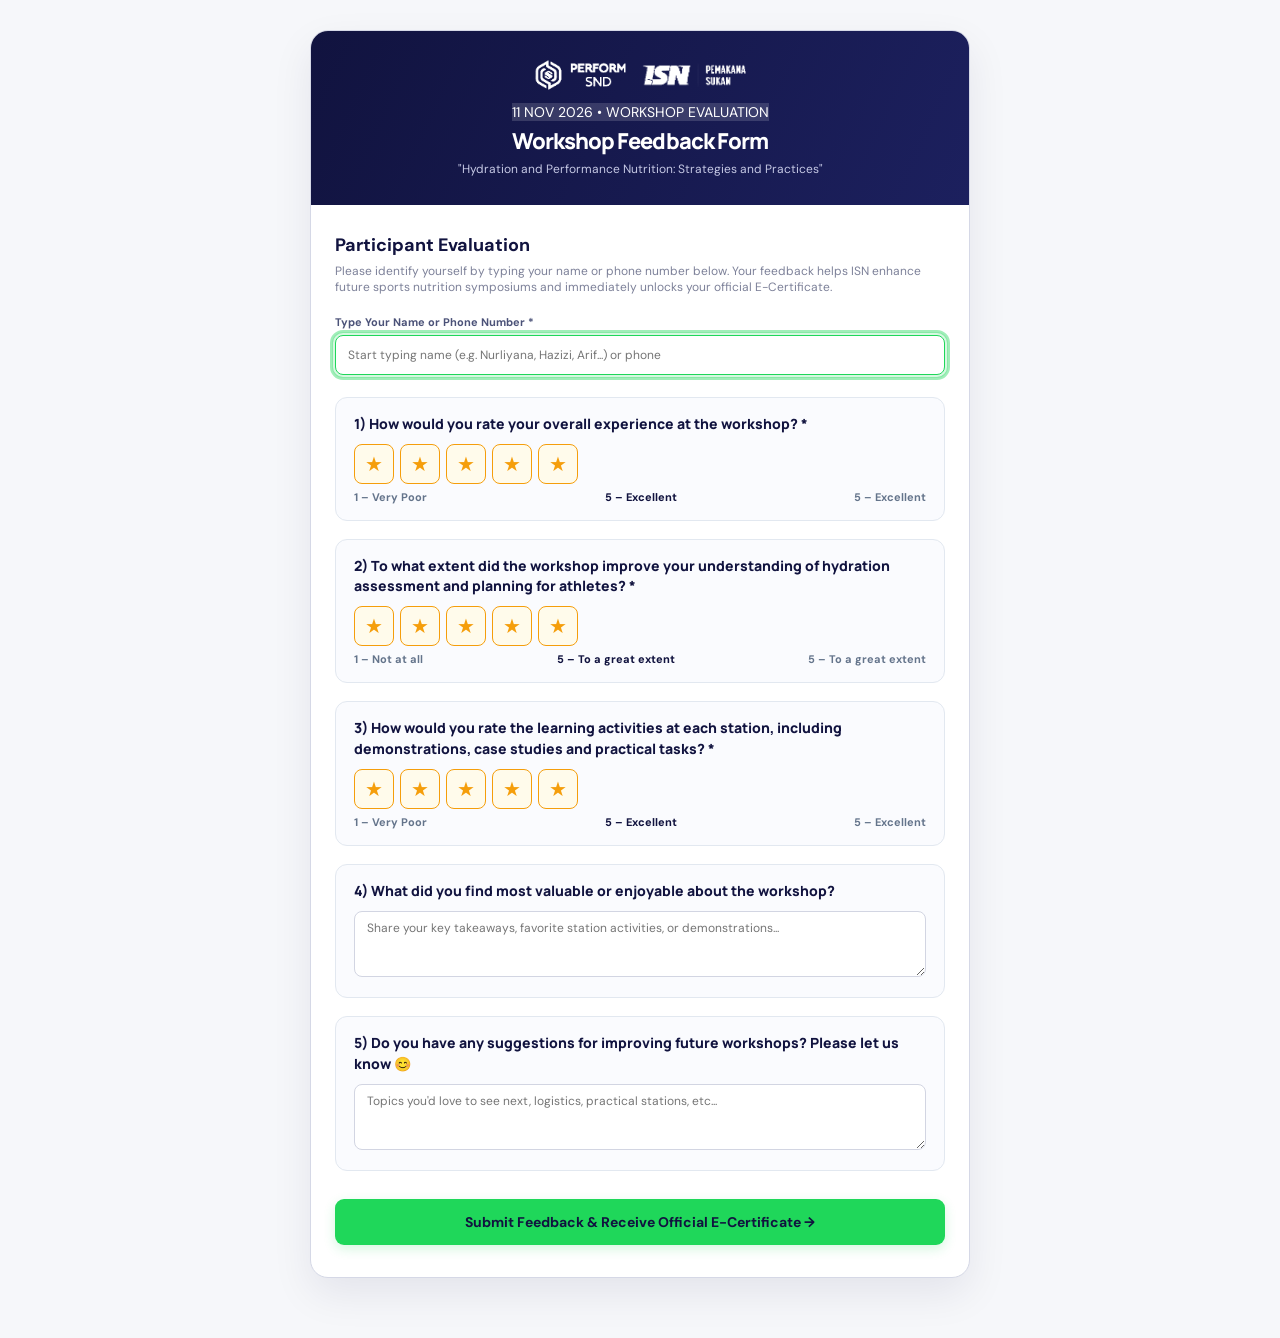
==== feedback.html @ 9ffbc18c "Initial commit: ISN Sports Nutrition Day 2026 Portal" ====
<!doctype html>
<html lang="en">
  <head>
    <meta charset="utf-8" />
    <meta name="viewport" content="width=device-width, initial-scale=1" />
    <meta name="theme-color" content="#11133f" />
    <title>Workshop Feedback & E-Certificate | ISN Sports Nutrition Day 2026</title>
    <link rel="icon" type="image/svg+xml" href="isn-symbol.svg" />
    <link rel="stylesheet" href="styles.css?v=5" />
    <style>
      .feedback-portal-shell {
        min-height: 100vh;
        background: #f6f7fa;
        display: flex;
        flex-direction: column;
        align-items: center;
        padding: 30px 16px 60px;
      }
      .feedback-card {
        background: #ffffff;
        border: 1.5px solid #d5d8e6;
        border-radius: 18px;
        box-shadow: 0 16px 40px rgba(17, 19, 63, .08);
        max-width: 660px;
        width: 100%;
        overflow: visible;
      }
      .feedback-card-hero {
        background: linear-gradient(115deg, #11133f 0%, #1c205e 100%);
        color: #ffffff;
        padding: 28px 24px;
        text-align: center;
        border-top-left-radius: 17px;
        border-top-right-radius: 17px;
      }
      .feedback-card-body {
        padding: 28px 24px 32px;
      }
      .question-box {
        background: #fafbfe;
        border: 1.5px solid #e2e8f0;
        border-radius: 12px;
        padding: 16px 18px;
        margin-bottom: 18px;
      }
      .question-title {
        font-family: 'Manrope', sans-serif;
        font-size: 14px;
        font-weight: 800;
        color: var(--navy);
        margin: 0 0 10px;
        line-height: 1.45;
      }
      .scale-badge-row {
        display: flex;
        justify-content: space-between;
        font-size: 11px;
        font-weight: 700;
        color: #64748b;
        margin-top: 6px;
      }
      .attendee-badge-selected {
        background: #f0faf2;
        border: 1.5px solid #1fd75a;
        border-radius: 10px;
        padding: 12px 16px;
        margin-top: 10px;
        display: flex;
        justify-content: space-between;
        align-items: center;
      }
      .success-ecert-box {
        background: #e6f9eb;
        border: 2px solid #1fd75a;
        border-radius: 14px;
        padding: 24px 20px;
        text-align: center;
        margin-bottom: 24px;
      }
    </style>
  </head>
  <body>
    <div class="feedback-portal-shell">
      <div class="feedback-card">
        <div class="feedback-card-hero">
          <div style="display:flex;justify-content:center;align-items:center;gap:14px;margin-bottom:12px;">
            <img src="assets/brand/perform-snd-lockup.png" alt="PERFORM SND" style="height:32px;filter:brightness(0) invert(1);" />
            <img src="assets/brand/isn-organiser-lockup.png" alt="ISN" style="height:28px;filter:brightness(0) invert(1);" />
          </div>
          <span class="hero-badge" style="background:rgba(255,255,255,.15);color:#fff;margin-bottom:8px;">11 NOV 2026 &bull; WORKSHOP EVALUATION</span>
          <h1 style="color:#ffffff;font-size:22px;margin:8px 0 6px;font-family:'Manrope',sans-serif;font-weight:800;">Workshop Feedback Form</h1>
          <p style="color:#c5c8e4;font-size:12px;margin:0;">"Hydration and Performance Nutrition: Strategies and Practices"</p>
        </div>

        <div class="feedback-card-body" id="portal-content">
          <div id="feedback-form-container">
            <h2 style="color:var(--navy);font-size:18px;margin-bottom:6px;">Participant Evaluation</h2>
            <p style="color:var(--muted);font-size:12px;margin-bottom:20px;">
              Please identify yourself by typing your name or phone number below. Your feedback helps ISN enhance future sports nutrition symposiums and immediately unlocks your official E-Certificate.
            </p>

            <form id="public-feedback-form">
              <!-- Autocomplete Attendee Input -->
              <div class="autocomplete-wrap" style="position:relative;margin-bottom:22px;">
                <label class="form-label" style="display:block;margin-bottom:6px;">Type Your Name or Phone Number *</label>
                <input type="text" id="attendee-name-input" class="form-input" placeholder="Start typing name (e.g. Nurliyana, Hazizi, Arif...) or phone" autocomplete="off" required autofocus />
                <input type="hidden" id="selected-attendee-id" name="attendeeId" required />
                <div id="autocomplete-results" class="autocomplete-list" style="display:none;max-height:240px;"></div>
                <div id="selected-badge-container" style="display:none;"></div>
              </div>

              <!-- Question 1: Overall Experience -->
              <div class="question-box">
                <div class="question-title">1) How would you rate your overall experience at the workshop? *</div>
                <div class="star-picker" id="star-q1">
                  <button type="button" class="star-choice selected" data-value="1" title="1 – Very Poor">★</button>
                  <button type="button" class="star-choice selected" data-value="2" title="2 – Poor">★</button>
                  <button type="button" class="star-choice selected" data-value="3" title="3 – Satisfactory">★</button>
                  <button type="button" class="star-choice selected" data-value="4" title="4 – Good">★</button>
                  <button type="button" class="star-choice selected" data-value="5" title="5 – Excellent">★</button>
                </div>
                <div class="scale-badge-row">
                  <span>1 – Very Poor</span>
                  <span id="q1-caption" style="color:var(--navy);font-weight:800;">5 – Excellent</span>
                  <span>5 – Excellent</span>
                </div>
                <input type="hidden" name="q1_overall" id="q1-val" value="5" />
              </div>

              <!-- Question 2: Hydration Understanding -->
              <div class="question-box">
                <div class="question-title">2) To what extent did the workshop improve your understanding of hydration assessment and planning for athletes? *</div>
                <div class="star-picker" id="star-q2">
                  <button type="button" class="star-choice selected" data-value="1" title="1 – Not at all">★</button>
                  <button type="button" class="star-choice selected" data-value="2" title="2 – Slightly">★</button>
                  <button type="button" class="star-choice selected" data-value="3" title="3 – Moderately">★</button>
                  <button type="button" class="star-choice selected" data-value="4" title="4 – Significantly">★</button>
                  <button type="button" class="star-choice selected" data-value="5" title="5 – To a great extent">★</button>
                </div>
                <div class="scale-badge-row">
                  <span>1 – Not at all</span>
                  <span id="q2-caption" style="color:var(--navy);font-weight:800;">5 – To a great extent</span>
                  <span>5 – To a great extent</span>
                </div>
                <input type="hidden" name="q2_hydration" id="q2-val" value="5" />
              </div>

              <!-- Question 3: Station Learning Activities -->
              <div class="question-box">
                <div class="question-title">3) How would you rate the learning activities at each station, including demonstrations, case studies and practical tasks? *</div>
                <div class="star-picker" id="star-q3">
                  <button type="button" class="star-choice selected" data-value="1" title="1 – Very Poor">★</button>
                  <button type="button" class="star-choice selected" data-value="2" title="2 – Poor">★</button>
                  <button type="button" class="star-choice selected" data-value="3" title="3 – Satisfactory">★</button>
                  <button type="button" class="star-choice selected" data-value="4" title="4 – Good">★</button>
                  <button type="button" class="star-choice selected" data-value="5" title="5 – Excellent">★</button>
                </div>
                <div class="scale-badge-row">
                  <span>1 – Very Poor</span>
                  <span id="q3-caption" style="color:var(--navy);font-weight:800;">5 – Excellent</span>
                  <span>5 – Excellent</span>
                </div>
                <input type="hidden" name="q3_stations" id="q3-val" value="5" />
              </div>

              <!-- Question 4: Most Valuable / Enjoyable -->
              <div class="question-box">
                <div class="question-title">4) What did you find most valuable or enjoyable about the workshop?</div>
                <textarea class="form-input" name="q4_valuable" rows="3" maxlength="600" placeholder="Share your key takeaways, favorite station activities, or demonstrations..."></textarea>
              </div>

              <!-- Question 5: Suggestions for Improvement -->
              <div class="question-box">
                <div class="question-title">5) Do you have any suggestions for improving future workshops? Please let us know 😊</div>
                <textarea class="form-input" name="q5_suggestions" rows="3" maxlength="600" placeholder="Topics you'd love to see next, logistics, practical stations, etc..."></textarea>
              </div>

              <div id="form-error-msg" style="color:#c54842;font-size:12px;margin:12px 0;display:none;"></div>

              <button class="button button-primary" id="submit-btn" type="submit" style="width:100%;min-height:46px;font-size:14px;margin-top:10px;">
                Submit Feedback &amp; Receive Official E-Certificate &rarr;
              </button>
            </form>
          </div>
        </div>
      </div>
    </div>

    <!-- Certificate Modal Container -->
    <div id="dialog-root"></div>

    <script>
      let selectedAttendee = null;
      let debounceTimer = null;

      const nameInput = document.getElementById('attendee-name-input');
      const resultsBox = document.getElementById('autocomplete-results');
      const attendeeIdInput = document.getElementById('selected-attendee-id');
      const selectedBadgeContainer = document.getElementById('selected-badge-container');

      // Live Autocomplete search against 157 Master Attendees
      nameInput.addEventListener('input', function() {
        const query = this.value.trim();
        clearTimeout(debounceTimer);
        if (query.length < 2) {
          resultsBox.style.display = 'none';
          return;
        }

        debounceTimer = setTimeout(async () => {
          try {
            const res = await fetch(`api/attendees.php?search=${encodeURIComponent(query)}`);
            const json = await res.json();
            if (json.success && json.data.length > 0) {
              resultsBox.innerHTML = `
                <div style="padding:7px 12px;background:#f7f8fc;border-bottom:1px solid #e9eaf1;font-size:11px;font-weight:700;color:#6b7280;text-transform:uppercase;letter-spacing:.04em;">
                  Select Your Name Below (${json.data.length} match${json.data.length > 1 ? 'es' : ''}):
                </div>
              ` + json.data.map(att => `
                <div class="autocomplete-item" onclick="selectAttendee('${att.id}', '${att.name.replace(/'/g, "\\'")}', '${att.email}', '${att.team_name || att.team || ''}', '${att.category}', '${att.institution.replace(/'/g, "\\'")}', '${att.phone || ''}')" style="padding:12px 14px;border-bottom:1px solid #f0f1f5;cursor:pointer;">
                  <div style="display:flex;flex-direction:column;gap:2px;">
                    <strong style="color:var(--navy);font-size:14px;letter-spacing:.01em;">${att.name.toUpperCase()}</strong>
                    <small style="color:#6b7280;font-size:11px;">
                      ${att.institution ? att.institution + ' &bull; ' : ''}Phone: <strong>${att.phone || 'N/A'}</strong> &bull; ${att.email}
                    </small>
                  </div>
                  <span class="team-pill" style="background:#f0f1f7;font-size:10px;font-weight:700;">${att.team_name || 'Assigned'}</span>
                </div>
              `).join('');
              resultsBox.style.display = 'block';
            } else {
              resultsBox.innerHTML = '<div style="padding:14px;font-size:12px;color:#7d8199;text-align:center;">No matching registered attendee found. Check the spelling or phone number.</div>';
              resultsBox.style.display = 'block';
            }
          } catch(e) {
            console.error(e);
          }
        }, 150);
      });

      window.selectAttendee = function(id, name, email, team, category, institution, phone) {
        selectedAttendee = { id, name, email, team, category, institution, phone };
        attendeeIdInput.value = id;
        nameInput.value = name;
        resultsBox.style.display = 'none';

        selectedBadgeContainer.innerHTML = `
          <div class="attendee-badge-selected">
            <div>
              <strong style="color:var(--navy);font-size:14px;display:block;">${name.toUpperCase()}</strong>
              <small style="color:#575b77;">
                ${institution ? institution + ' &bull; ' : ''}Reg ID: <strong>${id}</strong> &bull; ${category}
              </small>
            </div>
            <button type="button" onclick="clearSelectedAttendee()" style="background:none;border:0;color:#c54842;font-size:12px;font-weight:700;cursor:pointer;">Change</button>
          </div>
        `;
        selectedBadgeContainer.style.display = 'block';
      };

      window.clearSelectedAttendee = function() {
        selectedAttendee = null;
        attendeeIdInput.value = '';
        nameInput.value = '';
        selectedBadgeContainer.style.display = 'none';
        nameInput.focus();
      };

      // Star Pickers with Custom Captions
      const qCaptions = {
        q1: ['', '1 – Very Poor', '2 – Poor', '3 – Satisfactory', '4 – Good', '5 – Excellent'],
        q2: ['', '1 – Not at all', '2 – Slightly', '3 – Moderately', '4 – Significantly', '5 – To a great extent'],
        q3: ['', '1 – Very Poor', '2 – Poor', '3 – Satisfactory', '4 – Good', '5 – Excellent']
      };

      function setupStarPicker(containerId, inputId, captionId, qKey) {
        const container = document.getElementById(containerId);
        const input = document.getElementById(inputId);
        const caption = document.getElementById(captionId);

        container.querySelectorAll('.star-choice').forEach(btn => {
          btn.addEventListener('click', function() {
            const val = Number(this.dataset.value);
            input.value = val;
            if (caption) caption.textContent = qCaptions[qKey][val];
            container.querySelectorAll('.star-choice').forEach(b => {
              b.classList.toggle('selected', Number(b.dataset.value) <= val);
            });
          });
        });
      }
      setupStarPicker('star-q1', 'q1-val', 'q1-caption', 'q1');
      setupStarPicker('star-q2', 'q2-val', 'q2-caption', 'q2');
      setupStarPicker('star-q3', 'q3-val', 'q3-caption', 'q3');

      // Submit Handler
      document.getElementById('public-feedback-form').addEventListener('submit', async function(e) {
        e.preventDefault();
        const errorDiv = document.getElementById('form-error-msg');
        errorDiv.style.display = 'none';

        if (!selectedAttendee || !attendeeIdInput.value) {
          errorDiv.textContent = 'Please select your name from the database suggestions.';
          errorDiv.style.display = 'block';
          nameInput.focus();
          return;
        }

        const submitBtn = document.getElementById('submit-btn');
        submitBtn.disabled = true;
        submitBtn.textContent = 'Submitting feedback & generating certificate...';

        const formData = new FormData(this);
        const payload = {
          attendeeId: attendeeIdInput.value,
          q1_overall: Number(formData.get('q1_overall') || 5),
          q2_hydration: Number(formData.get('q2_hydration') || 5),
          q3_stations: Number(formData.get('q3_stations') || 5),
          q4_valuable: (formData.get('q4_valuable') || '').trim(),
          q5_suggestions: (formData.get('q5_suggestions') || '').trim()
        };

        try {
          const res = await fetch('api/feedback.php', {
            method: 'POST',
            headers: { 'Content-Type': 'application/json' },
            body: JSON.stringify(payload)
          });
          const json = await res.json();

          if (json.success) {
            const certUrl = json.data && json.data.certUrl ? json.data.certUrl : '';
            window.latestCertUrl = certUrl;
            const container = document.getElementById('portal-content');
            container.innerHTML = `
              <div class="success-ecert-box">
                <span class="toast-check" style="width:36px;height:36px;font-size:18px;margin-bottom:12px;">✓</span>
                <h2 style="color:#11133f;font-size:20px;margin:0 0 8px;">Workshop Feedback Submitted!</h2>
                <p style="color:#13ae48;font-size:14px;font-weight:700;margin:0 0 10px;">
                  ✉️ Your official E-Certificate has been emailed to:
                </p>
                <div style="background:#ffffff;border:1.5px solid #1fd75a;border-radius:8px;padding:10px 14px;display:inline-block;font-weight:700;color:#11133f;margin-bottom:16px;">
                  ${selectedAttendee.email}
                </div>
                <p style="color:#575b77;font-size:12px;margin:0 0 20px;">
                  Your customized certificate based on the official event template has been generated. You can download the PDF directly below.
                </p>
                <div style="display:flex;gap:12px;justify-content:center;flex-wrap:wrap;">
                  ${certUrl ? `<a href="${certUrl}" download="Certificate_${selectedAttendee.id}.pdf" class="button button-primary" style="min-height:42px;display:inline-flex;align-items:center;gap:6px;">📄 Download Certificate (PDF)</a>` : ''}
                  <button class="button button-outline" onclick="showCertModal()" type="button" style="min-height:42px;">
                    Preview Certificate
                  </button>
                  <a href="checkin.html" class="button button-outline" style="min-height:42px;">Self Check-In Portal</a>
                </div>
              </div>
            `;
          } else {
            errorDiv.textContent = json.error || 'Failed to submit feedback. Please try again.';
            errorDiv.style.display = 'block';
            submitBtn.disabled = false;
            submitBtn.textContent = 'Submit Feedback & Receive Official E-Certificate →';
          }
        } catch(err) {
          errorDiv.textContent = 'Network error connecting to MySQL server.';
          errorDiv.style.display = 'block';
          submitBtn.disabled = false;
          submitBtn.textContent = 'Submit Feedback & Receive Official E-Certificate →';
        }
      });

      window.showCertModal = function() {
        const root = document.getElementById('dialog-root');
        root.innerHTML = `
          <div class="modal-backdrop" onclick="closeCertModal(event)">
            <div class="modal wide" onclick="event.stopPropagation()">
              <div class="modal-header">
                <div><h2 class="modal-title">Official E-Certificate of Participation</h2><p class="modal-description">Issued by Institut Sukan Negara (ISN)</p></div>
                <button class="modal-close" onclick="document.getElementById('dialog-root').innerHTML=''">&times;</button>
              </div>
              <div class="modal-body">
                <div class="cert-canvas-frame" id="printable-cert">
                  <div class="cert-inner-border">
                    <div class="cert-header">
                      <img src="assets/brand/perform-snd-lockup.png" alt="PERFORM SND" />
                      <img src="assets/brand/isn-organiser-lockup.png" alt="ISN Organiser" />
                    </div>
                    <div class="cert-pre-title">INSTITUT SUKAN NEGARA (ISN) MALAYSIA</div>
                    <h2 class="cert-title">Certificate of Participation</h2>
                    <div class="cert-subtitle">This certificate is proudly awarded to</div>
                    <div class="cert-name">${selectedAttendee.name}</div>
                    <div style="margin-bottom:12px;">
                      <span class="team-pill team-pill-pink">${selectedAttendee.team || 'Participant'}</span>
                      <span style="font-size:12px;color:var(--muted);margin-left:8px;">
                        ${selectedAttendee.institution ? selectedAttendee.institution + ' &bull; ' : ''}Reg ID: ${selectedAttendee.id}
                      </span>
                    </div>
                    <p class="cert-body-text">
                      For active participation and completion of the symposium workshop<br />
                      <strong>"Hydration and Performance Nutrition: Strategies and Practices"</strong><br />
                      held during <strong>ISN Sports Nutrition Day 2026</strong> on 11 November 2026.
                    </p>
                    <div class="cert-signatures">
                      <div class="cert-sig-block">
                        <div style="font-family:'Brush Script MT', cursive, sans-serif;font-size:22px;color:#11133f;height:32px;">Ahmad Faizal</div>
                        <div class="cert-sig-title">Head of Sports Nutrition</div>
                        <div class="cert-sig-org">Institut Sukan Negara</div>
                      </div>
                      <div class="cert-sig-block">
                        <div style="font-family:'Brush Script MT', cursive, sans-serif;font-size:22px;color:#11133f;height:32px;">Dr. Lim Jin</div>
                        <div class="cert-sig-title">Director of Performance</div>
                        <div class="cert-sig-org">PERFORM SND 2026</div>
                      </div>
                    </div>
                  </div>
                </div>
              </div>
              <div class="modal-footer">
                <button class="button button-primary" onclick="window.print()">Print / Save PDF</button>
                <button class="button button-outline" onclick="document.getElementById('dialog-root').innerHTML=''">Close</button>
              </div>
            </div>
          </div>
        `;
      };

      window.closeCertModal = function(e) {
        if (e.target.classList.contains('modal-backdrop')) {
          document.getElementById('dialog-root').innerHTML = '';
        }
      };

      document.addEventListener('click', function(e) {
        if (!e.target.closest('.autocomplete-wrap')) {
          resultsBox.style.display = 'none';
        }
      });
    </script>
  </body>
</html>
---- styles.css ----
@import url('https://fonts.googleapis.com/css2?family=DM+Sans:wght@400;500;600;700&family=Manrope:wght@400;500;600;700;800&display=swap');

:root {
  color-scheme: light;
  --navy: #11133f;
  --navy-2: #1b1e59;
  --navy-3: #292d6d;
  --green: #1fd75a;
  --green-deep: #13ae48;
  --green-soft: #e6f9eb;
  --lime: #b7f05a;
  --ink: #1d2049;
  --muted: #7d8199;
  --line: #d2d5e2;
  --paper: #ffffff;
  --canvas: #f6f7fa;
  --amber: #e8a633;
  --shadow: 0 4px 20px rgba(29, 32, 73, .07);
  /* 4 Pre-event Teams Colors */
  --team-pink: #ec4899;
  --team-pink-bg: #fdf2f8;
  --team-purple: #8b5cf6;
  --team-purple-bg: #f5f3ff;
  --team-orange: #f97316;
  --team-orange-bg: #fff7ed;
  --team-grey: #64748b;
  --team-grey-bg: #f8fafc;
  font-family: 'DM Sans', 'Segoe UI', sans-serif;
  font-synthesis: none;
  text-rendering: optimizeLegibility;
}

* { box-sizing: border-box; }
html { min-width: 360px; min-height: 100%; background: var(--canvas); }
body { margin: 0; color: var(--ink); background: var(--canvas); font-size: 14px; }
button, input, select, textarea { font: inherit; }
button { cursor: pointer; }
button:focus-visible, a:focus-visible, input:focus-visible, select:focus-visible, textarea:focus-visible { outline: 3px solid rgba(31, 215, 90, .42); outline-offset: 2px; }

.app-shell { min-height: 100vh; }
.sidebar {
  background: var(--navy);
  color: #fff;
  display: flex;
  flex-direction: column;
  height: 100vh;
  left: 0;
  padding: 26px 18px 18px;
  position: fixed;
  top: 0;
  width: 250px;
  z-index: 20;
}
.brand-lockup { align-items: center; color: #fff; display: flex; gap: 11px; margin: 1px 8px 33px; text-decoration: none; }
.brand-mark { height: 40px; width: 40px; }
.brand-copy { display: flex; flex-direction: column; gap: 2px; letter-spacing: -.03em; }
.brand-copy strong { font-family: 'Manrope', sans-serif; font-size: 15px; font-weight: 800; }
.brand-copy strong span { color: var(--green); }
.brand-copy small { color: #8f92bd; font-size: 9px; font-weight: 700; letter-spacing: .16em; }
.workspace-label, .nav-label { color: #777ba9; font-size: 9px; font-weight: 700; letter-spacing: .16em; padding: 0 10px; }
.workspace-label { margin-bottom: 10px; }
.event-switcher { align-items: center; background: rgba(255,255,255,.075); border: 1px solid rgba(255,255,255,.08); border-radius: 12px; display: flex; gap: 9px; min-height: 59px; padding: 9px; }
.event-switcher-mark { align-items: center; background: var(--green); border-radius: 9px; color: var(--navy); display: flex; flex: 0 0 34px; font-family: 'Manrope', sans-serif; font-size: 16px; font-weight: 800; height: 34px; justify-content: center; }
.event-switcher-copy, .user-copy { display: flex; flex-direction: column; gap: 4px; min-width: 0; }
.event-switcher-copy strong { color: #f3f3ff; font-size: 11px; font-weight: 600; overflow: hidden; text-overflow: ellipsis; white-space: nowrap; }
.event-switcher-copy small { color: #8f92bd; font-size: 10px; }
.switcher-chevron { color: #878ab4; font-size: 16px; line-height: 1; }
.event-switcher > .switcher-chevron { margin-left: auto; }
.nav-label { margin: 34px 0 10px; }
.primary-nav { display: grid; gap: 5px; }
.nav-item { align-items: center; background: transparent; border: 0; border-radius: 9px; color: #adafcb; display: flex; gap: 12px; min-height: 44px; padding: 0 11px; text-align: left; transition: background .18s ease, color .18s ease, transform .18s ease; width: 100%; }
.nav-item:hover { background: rgba(255,255,255,.055); color: #fff; transform: translateX(2px); }
.nav-item.active { background: var(--green); color: var(--navy); font-weight: 700; }
.nav-icon { align-items: center; display: inline-flex; height: 18px; justify-content: center; width: 18px; }
.nav-icon svg, .sidebar-help svg, .icon-button svg, .button-icon svg, .search-icon svg { height: 18px; width: 18px; }
.nav-count { background: rgba(255,255,255,.1); border-radius: 999px; color: #dadbf2; font-size: 10px; margin-left: auto; padding: 3px 7px; }
.nav-item.active .nav-count { background: rgba(17,19,63,.1); color: var(--navy); }
.nav-dot { background: var(--green); border-radius: 50%; height: 6px; margin-left: auto; width: 6px; }
.sidebar-spacer { flex: 1; min-height: 24px; }
.sidebar-event-card { background: linear-gradient(145deg, rgba(38,42,107,.8), rgba(22,24,76,.96)); border: 1px solid rgba(255,255,255,.09); border-radius: 12px; margin: 0 1px 18px; padding: 13px 12px 12px; }
.sidebar-event-top { align-items: center; color: #ccf5d6; display: flex; font-size: 9px; font-weight: 700; gap: 7px; letter-spacing: .08em; }
.pulse-dot { background: var(--green); border-radius: 50%; display: inline-block; flex: 0 0 7px; height: 7px; position: relative; }
.pulse-dot::after { border: 1px solid rgba(31,215,90,.55); border-radius: 50%; content: ''; inset: -3px; position: absolute; }
.sidebar-event-card p { color: #fff; font-family: 'Manrope', sans-serif; font-size: 14px; font-weight: 700; margin: 11px 0 10px; }
.mini-progress { background: rgba(255,255,255,.1); border-radius: 99px; height: 4px; overflow: hidden; }
.mini-progress span { background: var(--green); border-radius: inherit; display: block; height: 100%; width: 70%; }
.sidebar-event-card small { color: #8588b8; display: block; font-size: 8px; font-weight: 700; letter-spacing: .12em; margin-top: 10px; }
.sidebar-help { align-items: center; background: none; border: 0; color: #a7a9c7; display: flex; font-size: 11px; gap: 11px; margin: 0 0 16px; padding: 7px 10px; text-align: left; }
.sidebar-help:hover { color: #fff; }
.sidebar-help svg { height: 16px; width: 16px; }
.sidebar-user { align-items: center; border-top: 1px solid rgba(255,255,255,.1); display: flex; gap: 10px; padding: 16px 3px 0; }
.user-avatar { align-items: center; background: #d9ddf5; border: 2px solid rgba(255,255,255,.2); border-radius: 50%; color: var(--navy); display: inline-flex; flex: 0 0 34px; font-size: 10px; font-weight: 800; height: 34px; justify-content: center; }
.user-avatar.small { background: #e1f6e7; border: 0; flex-basis: 31px; height: 31px; }
.user-copy strong { color: #f5f5ff; font-size: 11px; font-weight: 600; }
.user-copy small { color: #8f92bd; font-size: 10px; }
.more-button { background: none; border: 0; color: #9fa1c1; font-size: 23px; line-height: 1; margin-left: auto; padding: 3px 5px; }

.main-area { margin-left: 250px; min-height: 100vh; }
.topbar { align-items: center; background: rgba(255,255,255,.94); border-bottom: 1px solid #edecf2; display: flex; height: 68px; justify-content: space-between; padding: 0 clamp(24px, 4vw, 58px); position: sticky; top: 0; z-index: 10; }
.topbar-context { align-items: center; color: var(--ink); display: flex; font-size: 12px; font-weight: 700; gap: 11px; }
.breadcrumb-muted { color: #a1a3b4; font-size: 9px; font-weight: 700; letter-spacing: .13em; }
.breadcrumb-divider { color: #cbccda; }
.topbar-actions { align-items: center; display: flex; gap: 17px; }
.environment-pill { align-items: center; background: #effaf2; border: 1px solid #daf4e1; border-radius: 999px; color: #16873d; display: inline-flex; font-size: 9px; font-weight: 700; gap: 8px; letter-spacing: .055em; padding: 7px 10px; }
.environment-pill .pulse-dot { height: 6px; width: 6px; }
.environment-pill .pulse-dot::after { display: none; }
.icon-button { align-items: center; background: transparent; border: 0; color: #74778f; display: inline-flex; height: 34px; justify-content: center; position: relative; width: 34px; }
.icon-button:hover { color: var(--navy); }
.notification-button i { background: var(--green); border: 2px solid white; border-radius: 50%; height: 8px; position: absolute; right: 5px; top: 3px; width: 8px; }
.topbar-separator { background: #e9eaf1; height: 28px; width: 1px; }
.topbar-user { align-items: center; color: #5b5f7a; display: flex; font-size: 11px; font-weight: 600; gap: 9px; }
.topbar-user .switcher-chevron { font-size: 14px; }
.page-content { margin: 0 auto; max-width: 1540px; padding: 34px clamp(24px, 4vw, 58px) 54px; }
.page-heading { align-items: flex-end; display: flex; justify-content: space-between; margin-bottom: 22px; }
.eyebrow { color: var(--green-deep); font-size: 9px; font-weight: 800; letter-spacing: .16em; margin-bottom: 9px; text-transform: uppercase; }
h1, h2, h3, p { margin-top: 0; }
h1 { color: var(--navy); font-family: 'Manrope', sans-serif; font-size: clamp(24px, 3vw, 31px); letter-spacing: -.045em; line-height: 1.16; margin-bottom: 7px; }
.page-subtitle { color: var(--muted); font-size: 12px; line-height: 1.55; margin: 0; }
.heading-actions { align-items: center; display: flex; flex-wrap: wrap; gap: 9px; }
.button { align-items: center; border: 1px solid transparent; border-radius: 9px; display: inline-flex; font-size: 11px; font-weight: 700; gap: 8px; justify-content: center; min-height: 39px; padding: 0 14px; text-decoration: none; transition: transform .16s ease, box-shadow .16s ease, background .16s ease; white-space: nowrap; }
.button:hover { transform: translateY(-1px); }
.button-primary { background: var(--green); box-shadow: 0 4px 12px rgba(31,215,90,.19); color: var(--navy); }
.button-primary:hover { background: #39e66c; box-shadow: 0 7px 16px rgba(31,215,90,.24); }
.button-dark { background: var(--navy); color: #fff; }
.button-dark:hover { background: var(--navy-2); }
.button-outline { background: #fff; border-color: var(--line); color: #555a78; }
.button-outline:hover { background: #f8f9fb; border-color: #d7d9e4; }
.button-ghost { background: transparent; color: #626680; min-height: 35px; padding: 0 10px; }
.button-ghost:hover { background: #f0f1f6; }
.button-danger { background: #fff1f0; color: #c54842; }
.button-icon { display: inline-flex; }
.button-icon svg { height: 15px; width: 15px; }

.event-hero { background: linear-gradient(112deg, #11133f 0%, #191c58 67%, #242969 100%); border-radius: 16px; box-shadow: 0 15px 40px rgba(17,19,63,.13); color: white; display: grid; grid-template-columns: minmax(0,1fr) 195px; margin-bottom: 20px; min-height: 236px; overflow: hidden; position: relative; }
.event-hero::before { background: linear-gradient(135deg, transparent 0 48%, rgba(31,215,90,.08) 48% 49%, transparent 49%), radial-gradient(circle at 70% 40%, rgba(255,255,255,.06), transparent 42%); content: ''; inset: 0; pointer-events: none; position: absolute; }
.event-hero-copy { align-self: center; padding: 28px 30px 28px 34px; position: relative; z-index: 1; }
.event-hero-topline { align-items: center; color: #b5b7d7; display: flex; font-size: 9px; font-weight: 700; gap: 9px; letter-spacing: .14em; margin-bottom: 15px; text-transform: uppercase; }
.hero-separator { background: rgba(255,255,255,.22); height: 12px; width: 1px; }
.event-hero h2 { color: white; font-family: 'Manrope', sans-serif; font-size: clamp(22px, 2.5vw, 29px); letter-spacing: -.045em; line-height: 1.13; margin: 0 0 9px; max-width: 590px; }
.event-hero h2 span { color: var(--green); }
.event-hero-subtitle { color: #c9cbe2; font-size: 12px; margin: 0 0 20px; }
.hero-meta { align-items: center; display: flex; flex-wrap: wrap; gap: 8px 19px; }
.hero-meta-item { align-items: center; color: #d6d7e9; display: inline-flex; font-size: 10px; gap: 7px; }
.hero-meta-item svg { color: var(--green); height: 14px; width: 14px; }
.hero-meta-item strong { color: white; font-weight: 600; }
.event-hero-actions { display: flex; gap: 8px; margin-top: 20px; }
.event-hero-actions .button-outline { background: rgba(255,255,255,.08); border-color: rgba(255,255,255,.12); color: #fff; }
.event-hero-actions .button-outline:hover { background: rgba(255,255,255,.14); }
.poster-frame { align-self: center; height: 190px; justify-self: center; overflow: hidden; padding: 0; position: relative; transform: rotate(2deg); width: 152px; z-index: 1; }
.poster-frame::before { background: rgba(255,255,255,.12); border: 1px solid rgba(255,255,255,.3); border-radius: 9px; content: ''; inset: 0; pointer-events: none; position: absolute; z-index: 2; }
.poster-frame img { border-radius: 8px; height: 100%; object-fit: cover; object-position: top center; width: 100%; }
.poster-caption { bottom: 8px; color: white; font-size: 8px; font-weight: 700; letter-spacing: .12em; position: absolute; right: 15px; text-shadow: 0 2px 5px #11133f; z-index: 3; }
.stats-grid { display: grid; gap: 14px; grid-template-columns: repeat(4, minmax(0,1fr)); margin-bottom: 19px; }
.stat-card { background: var(--paper); border: 1.5px solid #d5d8e6; border-radius: 13px; min-height: 111px; padding: 17px 17px 15px; box-shadow: 0 2px 8px rgba(29, 32, 73, .04); }
.stat-top { align-items: center; display: flex; justify-content: space-between; }
.stat-label { color: #888ba1; font-size: 10px; font-weight: 600; }
.stat-icon { align-items: center; background: #f0f1fb; border-radius: 8px; color: #575b9f; display: flex; height: 29px; justify-content: center; width: 29px; }
.stat-icon svg { height: 15px; width: 15px; }
.stat-icon.green { background: var(--green-soft); color: #16a748; }
.stat-icon.orange { background: #fff5e5; color: #d69221; }
.stat-value-row { align-items: baseline; display: flex; gap: 9px; margin-top: 9px; }
.stat-value { color: var(--navy); font-family: 'Manrope', sans-serif; font-size: 25px; font-weight: 800; letter-spacing: -.05em; line-height: 1; }
.stat-change { align-items: center; color: #13a349; display: inline-flex; font-size: 9px; font-weight: 700; gap: 3px; }
.stat-change.neutral { color: #9396a9; font-weight: 500; }
.stat-note { color: #9b9db0; font-size: 9px; margin-top: 8px; }
.content-grid { display: grid; gap: 16px; grid-template-columns: minmax(0,1.35fr) minmax(270px,.9fr); }
.panel { background: var(--paper); border: 1.5px solid #d5d8e6; border-radius: 13px; min-width: 0; box-shadow: 0 3px 12px rgba(29, 32, 73, .04); }
.panel-header { align-items: flex-start; display: flex; justify-content: space-between; padding: 18px 19px 10px; }
.panel-title { color: var(--navy); font-family: 'Manrope', sans-serif; font-size: 13px; font-weight: 800; letter-spacing: -.02em; margin: 0; }
.panel-description { color: #989bad; font-size: 10px; line-height: 1.4; margin: 5px 0 0; }
.panel-body { padding: 8px 19px 19px; }
.text-link { align-items: center; background: none; border: 0; color: #1eaa4b; display: inline-flex; font-size: 10px; font-weight: 700; gap: 5px; padding: 3px 0; }
.text-link:hover { color: #12883a; }
.text-link svg, .row-action svg { height: 13px; width: 13px; }
.attendance-chart { align-items: center; display: flex; gap: 23px; padding: 7px 0 0; }
.donut { align-items: center; background: conic-gradient(var(--green) 0 var(--attendance-angle, 70%), #eceef5 var(--attendance-angle, 70%) 100%); border-radius: 50%; display: flex; flex: 0 0 112px; height: 112px; justify-content: center; position: relative; }
.donut::before { background: white; border-radius: 50%; content: ''; inset: 10px; position: absolute; }
.donut-center { align-items: center; display: flex; flex-direction: column; position: relative; z-index: 1; }
.donut-center strong { color: var(--navy); font-family: 'Manrope', sans-serif; font-size: 23px; letter-spacing: -.06em; line-height: 1; }
.donut-center small { color: #9699ac; font-size: 9px; margin-top: 5px; }
.chart-legend { display: grid; flex: 1; gap: 12px; }
.legend-row { align-items: center; display: grid; gap: 7px; grid-template-columns: 8px 1fr auto; }
.legend-swatch { border-radius: 3px; height: 8px; width: 8px; }
.legend-label { color: #85889f; font-size: 10px; }
.legend-value { color: #35395d; font-size: 10px; font-weight: 700; }
.feedback-summary { display: grid; gap: 17px; grid-template-columns: 1fr 1fr; margin: 5px 0 18px; }
.feedback-rating { border-right: 1px solid var(--line); }
.big-rating { color: var(--navy); font-family: 'Manrope', sans-serif; font-size: 34px; font-weight: 800; letter-spacing: -.06em; line-height: 1; }
.stars { color: #efb544; font-size: 13px; letter-spacing: 1px; margin-top: 7px; }
.small-muted { color: #979aae; font-size: 9px; margin-top: 6px; }
.feedback-response-count { align-self: center; }
.feedback-response-count strong { color: var(--navy); display: block; font-family: 'Manrope', sans-serif; font-size: 24px; letter-spacing: -.05em; }
.feedback-response-count span { color: #9295a9; font-size: 9px; }
.mini-divider { background: #f0f1f5; height: 1px; margin: 14px 0 12px; }
.feedback-prompt { align-items: center; background: #f7fbf8; border: 1px solid #edf6ee; border-radius: 9px; color: #515872; display: flex; font-size: 10px; justify-content: space-between; padding: 10px 11px; }
.feedback-prompt strong { color: #1d2049; display: block; font-size: 10px; margin-bottom: 3px; }
.feedback-prompt small { color: #9194a8; font-size: 9px; }
.quick-actions { display: grid; gap: 10px; grid-template-columns: repeat(3,minmax(0,1fr)); margin-top: 17px; }
.quick-action-card {
  align-items: center;
  background: white;
  border: 1.5px solid #d5d8e6;
  border-radius: 12px;
  color: #575b77;
  cursor: pointer;
  display: flex;
  gap: 14px;
  min-height: 64px;
  padding: 14px 16px;
  text-align: left;
  transition: border .16s ease, transform .16s ease, box-shadow .16s ease;
  box-shadow: 0 2px 8px rgba(29, 32, 73, .04);
}
.quick-action-card:hover {
  border-color: var(--green);
  transform: translateY(-2px);
  box-shadow: 0 8px 20px rgba(31, 215, 90, .18);
}
.quick-action-card .quick-action-icon {
  align-items: center;
  background: var(--green-soft);
  border-radius: 10px;
  color: var(--green-deep);
  display: inline-flex;
  flex: 0 0 38px;
  height: 38px;
  justify-content: center;
}
.quick-action-card .quick-action-copy strong {
  display: block;
  font-family: 'Manrope', sans-serif;
  font-size: 13px;
  font-weight: 800;
  color: var(--navy);
  margin-bottom: 2px;
}
.quick-action-card .quick-action-copy p {
  margin: 0;
  font-size: 11px;
  color: var(--muted);
}

.toolbar { align-items: center; background: #fff; border: 1.5px solid #d5d8e6; border-bottom: 0; border-radius: 12px 12px 0 0; display: flex; flex-wrap: wrap; gap: 9px; justify-content: space-between; padding: 14px 16px; }
.toolbar-group { align-items: center; display: flex; flex-wrap: wrap; gap: 8px; }
.search-field { position: relative; }
.search-field input { background: #fff; border: 1.5px solid #d2d5e2; border-radius: 8px; color: var(--ink); font-size: 11px; height: 38px; padding: 0 12px 0 34px; width: 230px; }
.search-field input::placeholder { color: #888ba1; }
.search-icon { color: #888ba1; display: inline-flex; left: 11px; pointer-events: none; position: absolute; top: 10px; }
.search-icon svg { height: 15px; width: 15px; }
.select-control { appearance: none; background: #fff; border: 1.5px solid #d2d5e2; border-radius: 8px; color: #434763; cursor: pointer; font-size: 11px; height: 38px; min-width: 128px; padding: 0 29px 0 11px; font-weight: 500; }
.select-wrap { position: relative; }
.select-wrap::after { color: #7d8199; content: '⌄'; font-size: 14px; pointer-events: none; position: absolute; right: 10px; top: 8px; }
.table-shell { background: #fff; border: 1.5px solid #d5d8e6; border-radius: 0 0 12px 12px; overflow: hidden; box-shadow: 0 3px 12px rgba(29, 32, 73, .04); }
.table-scroll { overflow-x: auto; }
table { border-collapse: collapse; min-width: 760px; width: 100%; }
th { background: #fafbfc; border-bottom: 1px solid #eeeff4; color: #9497aa; font-size: 9px; font-weight: 700; letter-spacing: .07em; padding: 12px 14px; text-align: left; text-transform: uppercase; white-space: nowrap; }
td { border-bottom: 1px solid #f0f1f5; color: #585c76; font-size: 10px; padding: 12px 14px; white-space: nowrap; }
tbody tr:last-child td { border-bottom: 0; }
tbody tr:hover { background: #fcfdfc; }
.person-cell { align-items: center; display: flex; gap: 10px; }
.person-avatar { align-items: center; background: #eef0fb; border-radius: 9px; color: #434775; display: inline-flex; flex: 0 0 33px; font-size: 9px; font-weight: 800; height: 33px; justify-content: center; }
.person-avatar.green { background: #e9f8ec; color: #188c3b; }
.person-avatar.gold { background: #fff4df; color: #a8761f; }
.person-copy { display: flex; flex-direction: column; gap: 3px; }
.person-copy strong { color: #282b4f; font-size: 10px; font-weight: 700; }
.person-copy small { color: #9b9daf; font-size: 9px; }
.status-badge { align-items: center; border-radius: 999px; display: inline-flex; font-size: 9px; font-weight: 700; gap: 5px; padding: 5px 8px; }
.status-badge.checked, .status-badge.received { background: #eaf8ed; color: #17893c; }
.status-badge.pending { background: #fff5e4; color: #a97520; }
.status-badge.scheduled { background: #f0f1f7; color: #72768e; }
.status-badge .status-dot { background: currentColor; border-radius: 50%; height: 5px; width: 5px; }
.row-action { align-items: center; background: transparent; border: 0; border-radius: 6px; color: #1da44b; font-size: 10px; font-weight: 700; padding: 6px 8px; }
.row-action:hover { background: #effaf2; }
.row-action { align-items: center; display: inline-flex; gap: 4px; }
.row-action.muted { color: #9a9db0; }
.row-action.muted:hover { color: #ca514b; }
.table-footer { align-items: center; background: #fff; border-top: 1px solid #f0f1f5; color: #9295a8; display: flex; font-size: 9px; justify-content: space-between; padding: 11px 15px; }
.table-empty { color: #9093a5; padding: 36px 16px; text-align: center; }
.attendance-page .stats-grid, .feedback-page .stats-grid { margin-top: 18px; }
.module-banner { align-items: center; background: linear-gradient(100deg,#f0faf2,#fff 72%); border: 1px solid #e7f2e9; border-radius: 12px; display: flex; gap: 15px; margin-bottom: 16px; padding: 14px 17px; }
.module-banner-icon { align-items: center; background: var(--green); border-radius: 10px; color: var(--navy); display: inline-flex; flex: 0 0 38px; height: 38px; justify-content: center; }
.module-banner-icon svg { height: 19px; width: 19px; }
.module-banner-copy { flex: 1; }
.module-banner-copy strong { color: var(--navy); display: block; font-size: 11px; margin-bottom: 4px; }
.module-banner-copy p { color: #8b8ea2; font-size: 10px; line-height: 1.4; margin: 0; }
.feedback-layout { display: grid; gap: 16px; grid-template-columns: minmax(0,1.45fr) minmax(260px,.75fr); }
.feedback-breakdown { display: grid; gap: 11px; margin: 6px 0 18px; }
.breakdown-row { align-items: center; color: #84879c; display: grid; font-size: 9px; gap: 9px; grid-template-columns: 28px minmax(60px,1fr) 27px; }
.breakdown-track { background: #f0f1f4; border-radius: 99px; height: 6px; overflow: hidden; }
.breakdown-track span { background: #f0b743; border-radius: inherit; display: block; height: 100%; }
.feedback-record { border-top: 1px solid #f0f1f5; padding: 13px 0; }
.feedback-record:first-child { border-top: 0; padding-top: 2px; }
.feedback-record-header { align-items: center; display: flex; justify-content: space-between; }
.feedback-record-name { color: #333655; font-size: 10px; font-weight: 700; }
.feedback-record-date { color: #a1a3b3; font-size: 9px; }
.feedback-record-stars { color: #efb544; font-size: 11px; letter-spacing: 1px; margin: 5px 0; }
.feedback-record p { color: #7d8196; font-size: 10px; line-height: 1.5; margin: 0; }
.feedback-callout { background: var(--navy); border-radius: 12px; color: white; margin-top: 16px; overflow: hidden; padding: 17px 18px; position: relative; }
.feedback-callout::after { border: 1px solid rgba(31,215,90,.25); border-radius: 50%; content: ''; height: 135px; position: absolute; right: -55px; top: -72px; width: 135px; }
.feedback-callout h3 { color: white; font-family: 'Manrope', sans-serif; font-size: 13px; margin: 0 0 7px; position: relative; z-index: 1; }
.feedback-callout p { color: #c4c7e0; font-size: 10px; line-height: 1.5; margin: 0 0 12px; max-width: 250px; position: relative; z-index: 1; }
.feedback-callout .button { min-height: 33px; position: relative; z-index: 1; }
.attendee-meta { color: #a0a2b3; font-size: 9px; }

.modal-backdrop {
  align-items: center;
  animation: fade-in .16s ease;
  background: rgba(14, 16, 48, .65);
  backdrop-filter: blur(4px);
  display: flex;
  inset: 0;
  justify-content: center;
  padding: 20px;
  position: fixed;
  z-index: 100;
}
.modal, .modal-card {
  animation: rise-in .2s ease;
  background: #ffffff !important;
  border: 1.5px solid #d5d8e6;
  border-radius: 16px;
  box-shadow: 0 26px 80px rgba(8, 11, 44, .35);
  max-height: min(90vh, 760px);
  max-width: 560px;
  overflow-y: auto;
  position: relative;
  width: 100%;
  display: flex;
  flex-direction: column;
}
.modal.wide, .modal-card.wide {
  max-width: 700px;
}
.modal-header {
  align-items: flex-start;
  border-bottom: 1px solid #eff0f4;
  display: flex;
  justify-content: space-between;
  padding: 20px 24px 16px;
  background: #ffffff;
}
.modal-header h2, .modal-header .modal-title {
  color: var(--navy);
  font-family: 'Manrope', sans-serif;
  font-size: 18px;
  font-weight: 800;
  letter-spacing: -.03em;
  margin: 0 0 4px;
}
.modal-header p, .modal-header .modal-description {
  color: #7d8199;
  font-size: 11px;
  line-height: 1.45;
  margin: 0;
}
.modal-close {
  align-items: center;
  background: #f4f5f8;
  border: 0;
  border-radius: 50%;
  color: #777b91;
  cursor: pointer;
  display: inline-flex;
  font-size: 16px;
  height: 32px;
  justify-content: center;
  line-height: 1;
  width: 32px;
  transition: background .15s ease, color .15s ease;
}
.modal-close:hover {
  background: #e9ebf2;
  color: var(--navy);
}
.modal-body {
  padding: 20px 24px 22px;
  background: #ffffff;
}
.modal-footer {
  align-items: center;
  border-top: 1px solid #eff0f4;
  display: flex;
  gap: 10px;
  justify-content: flex-end;
  padding: 16px 24px 20px;
  background: #fafbfe;
  border-radius: 0 0 16px 16px;
}
.form-grid { display: grid; gap: 14px; grid-template-columns: repeat(2,minmax(0,1fr)); }
.form-field { display: flex; flex-direction: column; gap: 6px; }
.form-field.full { grid-column: 1/-1; }
.form-field label, .form-label { color: #4b5278; font-size: 11px; font-weight: 700; }
.form-field input, .form-field select, .form-field textarea, .form-input {
  background: #fff;
  border: 1.5px solid #d2d5e2;
  border-radius: 8px;
  color: #1d2049;
  font-size: 12px;
  min-height: 40px;
  outline: none;
  padding: 8px 12px;
  width: 100%;
  box-sizing: border-box;
}
.form-field input:focus, .form-field select:focus, .form-field textarea:focus, .form-input:focus {
  border-color: var(--green);
  box-shadow: 0 0 0 3px rgba(31,215,90,.18);
}
.form-field textarea { min-height: 84px; resize: vertical; }
.form-help { color: #a0a3b4; font-size: 9px; line-height: 1.45; }
.modal-actions { align-items: center; border-top: 1px solid #eff0f4; display: flex; gap: 8px; justify-content: flex-end; margin-top: 19px; padding-top: 15px; }
.form-error { background: #fff0ef; border-radius: 7px; color: #b7423b; font-size: 10px; margin-top: 10px; padding: 9px 11px; }
.rating-block { margin-bottom: 17px; }
.rating-title { color: #545875; display: block; font-size: 10px; font-weight: 700; margin-bottom: 8px; }
.star-picker { display: flex; gap: 6px; }
.star-choice { background: #f6f6f9; border: 1px solid #ebecf1; border-radius: 8px; color: #c2c4ce; font-size: 19px; height: 37px; transition: all .12s ease; width: 39px; }
.star-choice:hover, .star-choice.selected { background: #fff8e8; border-color: #f7d89a; color: #e5a732; }
.star-caption { color: #9da0af; font-size: 9px; margin-left: 6px; }
.scan-panel { background: linear-gradient(145deg,#f7fbf8,#f0f4fb); border: 1px solid #e6eee9; border-radius: 12px; margin-bottom: 16px; padding: 20px; text-align: center; }
.scan-symbol { align-items: center; background: var(--navy); border-radius: 13px; color: var(--green); display: inline-flex; height: 52px; justify-content: center; margin-bottom: 10px; width: 52px; }
.scan-symbol svg { height: 26px; width: 26px; }
.scan-panel strong { color: var(--navy); display: block; font-size: 12px; margin-bottom: 5px; }
.scan-panel p { color: #9295a7; font-size: 10px; margin: 0; }
.scan-input-row { display: flex; gap: 8px; }
.scan-input-row input { border: 1px solid #e4e6ee; border-radius: 8px; flex: 1; font-size: 11px; min-width: 0; padding: 0 12px; }
.scan-recent { border-top: 1px solid #f0f1f5; margin-top: 17px; padding-top: 13px; }
.scan-recent-label { color: #999cad; font-size: 9px; font-weight: 700; letter-spacing: .1em; margin-bottom: 10px; text-transform: uppercase; }
.scan-recent-row { align-items: center; display: flex; gap: 9px; padding: 7px 0; }
.scan-recent-row + .scan-recent-row { border-top: 1px solid #f3f4f7; }
.scan-recent-row span:last-child { color: #2e3255; font-size: 10px; font-weight: 600; }
.scan-recent-row small { color: #999cad; font-size: 9px; margin-left: auto; }
.toast-region { bottom: 22px; display: grid; gap: 9px; justify-items: end; pointer-events: none; position: fixed; right: 22px; z-index: 200; }
.toast { align-items: center; animation: slide-up .2s ease; background: #11133f; border: 1.5px solid var(--green); border-radius: 10px; box-shadow: 0 10px 30px rgba(17,19,63,.3); color: white; display: flex; font-size: 12px; font-weight: 600; gap: 10px; max-width: min(450px,calc(100vw - 36px)); padding: 13px 18px; pointer-events: auto; }
.toast-check { align-items: center; background: var(--green); border-radius: 50%; color: var(--navy); display: inline-flex; flex: 0 0 20px; font-size: 12px; font-weight: 900; height: 20px; justify-content: center; }

/* Star rating picker */
.star-picker {
  display: flex;
  gap: 6px;
  margin: 6px 0;
}
.star-choice {
  background: #f4f5f8;
  border: 1.5px solid #d2d5e2;
  border-radius: 8px;
  color: #a0a4b8;
  font-size: 20px;
  height: 40px;
  width: 40px;
  display: inline-flex;
  align-items: center;
  justify-content: center;
  cursor: pointer;
  transition: all .15s ease;
}
.star-choice:hover, .star-choice.selected {
  background: #fffbeb;
  border-color: #f59e0b;
  color: #f59e0b;
}

/* Autocomplete search results in modal / feedback */
.autocomplete-wrap {
  position: relative;
}
.autocomplete-list {
  position: absolute;
  top: 100%;
  left: 0;
  right: 0;
  background: #ffffff;
  border: 1.5px solid #d5d8e6;
  border-radius: 10px;
  max-height: 280px;
  overflow-y: auto;
  z-index: 1050;
  box-shadow: 0 16px 36px rgba(17, 19, 63, .2);
  margin-top: 4px;
}
.autocomplete-item {
  padding: 10px 14px;
  border-bottom: 1px solid #f0f1f5;
  cursor: pointer;
  display: flex;
  justify-content: space-between;
  align-items: center;
}
.autocomplete-item:last-child {
  border-bottom: 0;
}
.autocomplete-item:hover, .autocomplete-item.active {
  background: #f4fbf6;
}
.autocomplete-item strong {
  font-size: 13px;
  color: var(--navy);
  display: block;
}
.autocomplete-item small {
  font-size: 11px;
  color: var(--muted);
}
.clickable-attendee-row {
  cursor: pointer;
  transition: background-color .15s ease;
}
.clickable-attendee-row:hover {
  background-color: #f1f5f9 !important;
}
.row-delete-btn:hover {
  background: #dc2626 !important;
  color: #ffffff !important;
  border-color: #b91c1c !important;
  transform: scale(1.08);
}
.no-results { color: #9699ac; font-size: 10px; padding: 27px; text-align: center; }
@keyframes fade-in { from { opacity: 0; } to { opacity: 1; } }
@keyframes rise-in { from { opacity: 0; transform: translateY(8px) scale(.985); } to { opacity: 1; transform: translateY(0) scale(1); } }
@keyframes slide-up { from { opacity: 0; transform: translateY(7px); } to { opacity: 1; transform: translateY(0); } }

@media (max-width: 1120px) {
  .sidebar { width: 220px; }
  .main-area { margin-left: 220px; }
  .content-grid { grid-template-columns: 1fr; }
  .feedback-layout { grid-template-columns: 1fr; }
  .feedback-side-grid { display: grid; gap: 16px; grid-template-columns: 1fr 1fr; }
  .feedback-callout { margin-top: 0; }
  .stats-grid { gap: 10px; }
  .stat-card { padding: 14px; }
}
@media (max-width: 820px) {
  .sidebar { align-items: center; padding: 20px 10px; width: 68px; }
  .brand-lockup { justify-content: center; margin: 0 0 30px; }
  .brand-mark { height: 39px; width: 39px; }
  .brand-copy, .workspace-label, .event-switcher-copy, .event-switcher > .switcher-chevron, .nav-label, .nav-item > span:not(.nav-icon), .sidebar-event-card, .sidebar-help span:last-child, .sidebar-user .user-copy, .sidebar-user .more-button { display: none; }
  .event-switcher { background: transparent; border: 0; justify-content: center; margin-bottom: 13px; padding: 0; }
  .event-switcher-mark { height: 38px; width: 38px; }
  .primary-nav { width: 100%; }
  .nav-item { justify-content: center; padding: 0; }
  .nav-icon { height: 20px; width: 20px; }
  .nav-dot { height: 5px; margin: -16px 0 0 29px; position: absolute; width: 5px; }
  .sidebar-spacer { min-height: 12px; }
  .sidebar-help { justify-content: center; margin-bottom: 14px; padding: 8px; }
  .sidebar-user { justify-content: center; padding: 13px 0 0; width: 100%; }
  .main-area { margin-left: 68px; }
  .page-content { padding-left: 22px; padding-right: 22px; }
  .topbar { padding-left: 22px; padding-right: 22px; }
  .event-hero { grid-template-columns: minmax(0,1fr) 150px; }
  .poster-frame { height: 170px; width: 125px; }
  .event-hero-copy { padding: 24px 20px; }
  .stats-grid { grid-template-columns: repeat(2,minmax(0,1fr)); }
}
@media (max-width: 590px) {
  .topbar { height: 58px; padding: 0 14px; }
  .breadcrumb-muted, .breadcrumb-divider, .environment-pill, .topbar-user > span, .topbar-separator { display: none; }
  .topbar-actions { gap: 10px; }
  .page-content { padding: 25px 14px 38px; }
  .page-heading { align-items: flex-start; flex-direction: column; gap: 15px; }
  .heading-actions { width: 100%; }
  .heading-actions .button { flex: 1; }
  .event-hero { grid-template-columns: minmax(0,1fr); }
  .event-hero-copy { padding: 23px 20px 20px; }
  .event-hero h2 { max-width: 390px; }
  .poster-frame { display: none; }
  .hero-meta { align-items: flex-start; flex-direction: column; gap: 9px; }
  .event-hero-actions { flex-wrap: wrap; }
  .stats-grid { gap: 8px; }
  .stat-card { min-height: 102px; padding: 12px; }
  .stat-value { font-size: 22px; }
  .content-grid { gap: 12px; }
  .panel-header { padding: 16px 14px 9px; }
  .panel-body { padding: 8px 14px 15px; }
  .attendance-chart { gap: 15px; }
  .donut { flex-basis: 96px; height: 96px; }
  .quick-actions { grid-template-columns: 1fr; }
  .toolbar { align-items: stretch; }
  .toolbar-group { width: 100%; }
  .toolbar-group:last-child { justify-content: flex-end; }
  .search-field { flex: 1; }
  .search-field input { width: 100%; }
  .select-wrap { flex: 1; }
  .select-control { width: 100%; }
  .feedback-side-grid { display: block; }
  .feedback-side-grid > * + * { margin-top: 13px; }
  .module-banner { align-items: flex-start; padding: 12px; }
  .module-banner .button { align-self: center; }
  .form-grid { grid-template-columns: 1fr; }
  .form-field.full { grid-column: auto; }
  .modal-backdrop { padding: 10px; }
  .modal-header, .modal-body { padding-left: 16px; padding-right: 16px; }
  .scan-input-row { flex-direction: column; }
  .scan-input-row input { min-height: 39px; }
}

/* Team badges & custom styling */
.team-pill {
  display: inline-flex;
  align-items: center;
  gap: 6px;
  padding: 4px 10px;
  border-radius: 999px;
  font-size: 11px;
  font-weight: 700;
  letter-spacing: .02em;
}
.team-pill-dot {
  width: 7px;
  height: 7px;
  border-radius: 50%;
  display: inline-block;
}
.team-pill-pink { background: var(--team-pink-bg); color: #be185d; border: 1px solid rgba(236, 72, 153, .25); }
.team-pill-pink .team-pill-dot { background: var(--team-pink); }
.team-pill-purple { background: var(--team-purple-bg); color: #6d28d9; border: 1px solid rgba(139, 92, 246, .25); }
.team-pill-purple .team-pill-dot { background: var(--team-purple); }
.team-pill-orange { background: var(--team-orange-bg); color: #c2410c; border: 1px solid rgba(249, 115, 22, .25); }
.team-pill-orange .team-pill-dot { background: var(--team-orange); }
.team-pill-grey { background: var(--team-grey-bg); color: #334155; border: 1px solid rgba(100, 116, 139, .25); }
.team-pill-grey .team-pill-dot { background: var(--team-grey); }

/* Teams Grid & Cards */
.teams-grid {
  display: grid;
  grid-template-columns: repeat(4, 1fr);
  gap: 16px;
  margin-bottom: 24px;
}
@media (max-width: 980px) {
  .teams-grid { grid-template-columns: repeat(2, 1fr); }
}
@media (max-width: 590px) {
  .teams-grid { grid-template-columns: 1fr; }
}

.team-card {
  background: var(--paper);
  border: 1.5px solid #d5d8e6;
  border-radius: 14px;
  padding: 18px;
  box-shadow: 0 4px 14px rgba(29, 32, 73, .05);
  display: flex;
  flex-direction: column;
  position: relative;
  overflow: hidden;
  transition: border-color .15s ease, transform .15s ease;
}
.team-card:hover {
  transform: translateY(-2px);
  border-color: #b5b9ce;
}
.team-card-bar {
  position: absolute;
  top: 0;
  left: 0;
  right: 0;
  height: 4px;
}
.team-card-head {
  display: flex;
  justify-content: space-between;
  align-items: center;
  margin-bottom: 12px;
}
.team-card-title {
  font-family: 'Manrope', sans-serif;
  font-size: 16px;
  font-weight: 800;
  color: var(--navy);
  margin: 0;
}
.team-card-badge {
  font-size: 11px;
  font-weight: 700;
  padding: 3px 8px;
  border-radius: 6px;
}
.team-stats-row {
  display: flex;
  justify-content: space-between;
  margin-top: 10px;
  padding-top: 10px;
  border-top: 1px dashed var(--line);
}
.team-stat-item {
  display: flex;
  flex-direction: column;
}
.team-stat-label {
  font-size: 11px;
  color: var(--muted);
  text-transform: uppercase;
  letter-spacing: .05em;
}
.team-stat-num {
  font-family: 'Manrope', sans-serif;
  font-size: 18px;
  font-weight: 800;
  color: var(--ink);
}

/* Certificate Preview Modal */
.cert-canvas-frame {
  background: #ffffff;
  border: 12px solid #11133f;
  box-shadow: 0 16px 36px rgba(17, 19, 63, .2);
  border-radius: 8px;
  padding: 36px 30px;
  text-align: center;
  position: relative;
  margin: 15px 0 20px;
  background-image: radial-gradient(circle at 50% 50%, #ffffff 0%, #f6f8fd 100%);
}
.cert-inner-border {
  border: 2px dashed #1fd75a;
  padding: 24px;
  border-radius: 4px;
}
.cert-header {
  display: flex;
  justify-content: space-between;
  align-items: center;
  margin-bottom: 20px;
}
.cert-header img {
  height: 38px;
  object-fit: contain;
}
.cert-pre-title {
  font-size: 11px;
  letter-spacing: .2em;
  font-weight: 700;
  color: var(--muted);
  text-transform: uppercase;
  margin-bottom: 6px;
}
.cert-title {
  font-family: 'Manrope', sans-serif;
  font-size: 26px;
  font-weight: 800;
  color: var(--navy);
  margin: 0 0 10px;
  text-transform: uppercase;
  letter-spacing: .04em;
}
.cert-subtitle {
  font-size: 13px;
  color: var(--muted);
  margin-bottom: 22px;
}
.cert-name {
  font-family: 'Manrope', sans-serif;
  font-size: 28px;
  font-weight: 800;
  color: #11133f;
  margin: 10px 0 6px;
  text-decoration: underline;
  text-underline-offset: 6px;
  text-decoration-color: #1fd75a;
}
.cert-body-text {
  font-size: 14px;
  color: #4b5278;
  max-width: 520px;
  margin: 16px auto;
  line-height: 1.6;
}
.cert-signatures {
  display: flex;
  justify-content: space-around;
  margin-top: 32px;
  padding-top: 18px;
  border-top: 1px solid var(--line);
}
.cert-sig-block {
  text-align: center;
}
.cert-sig-title {
  font-size: 11px;
  font-weight: 700;
  color: var(--navy);
}
.cert-sig-org {
  font-size: 10px;
  color: var(--muted);
}
.cert-actions {
  display: flex;
  gap: 12px;
  justify-content: flex-end;
}
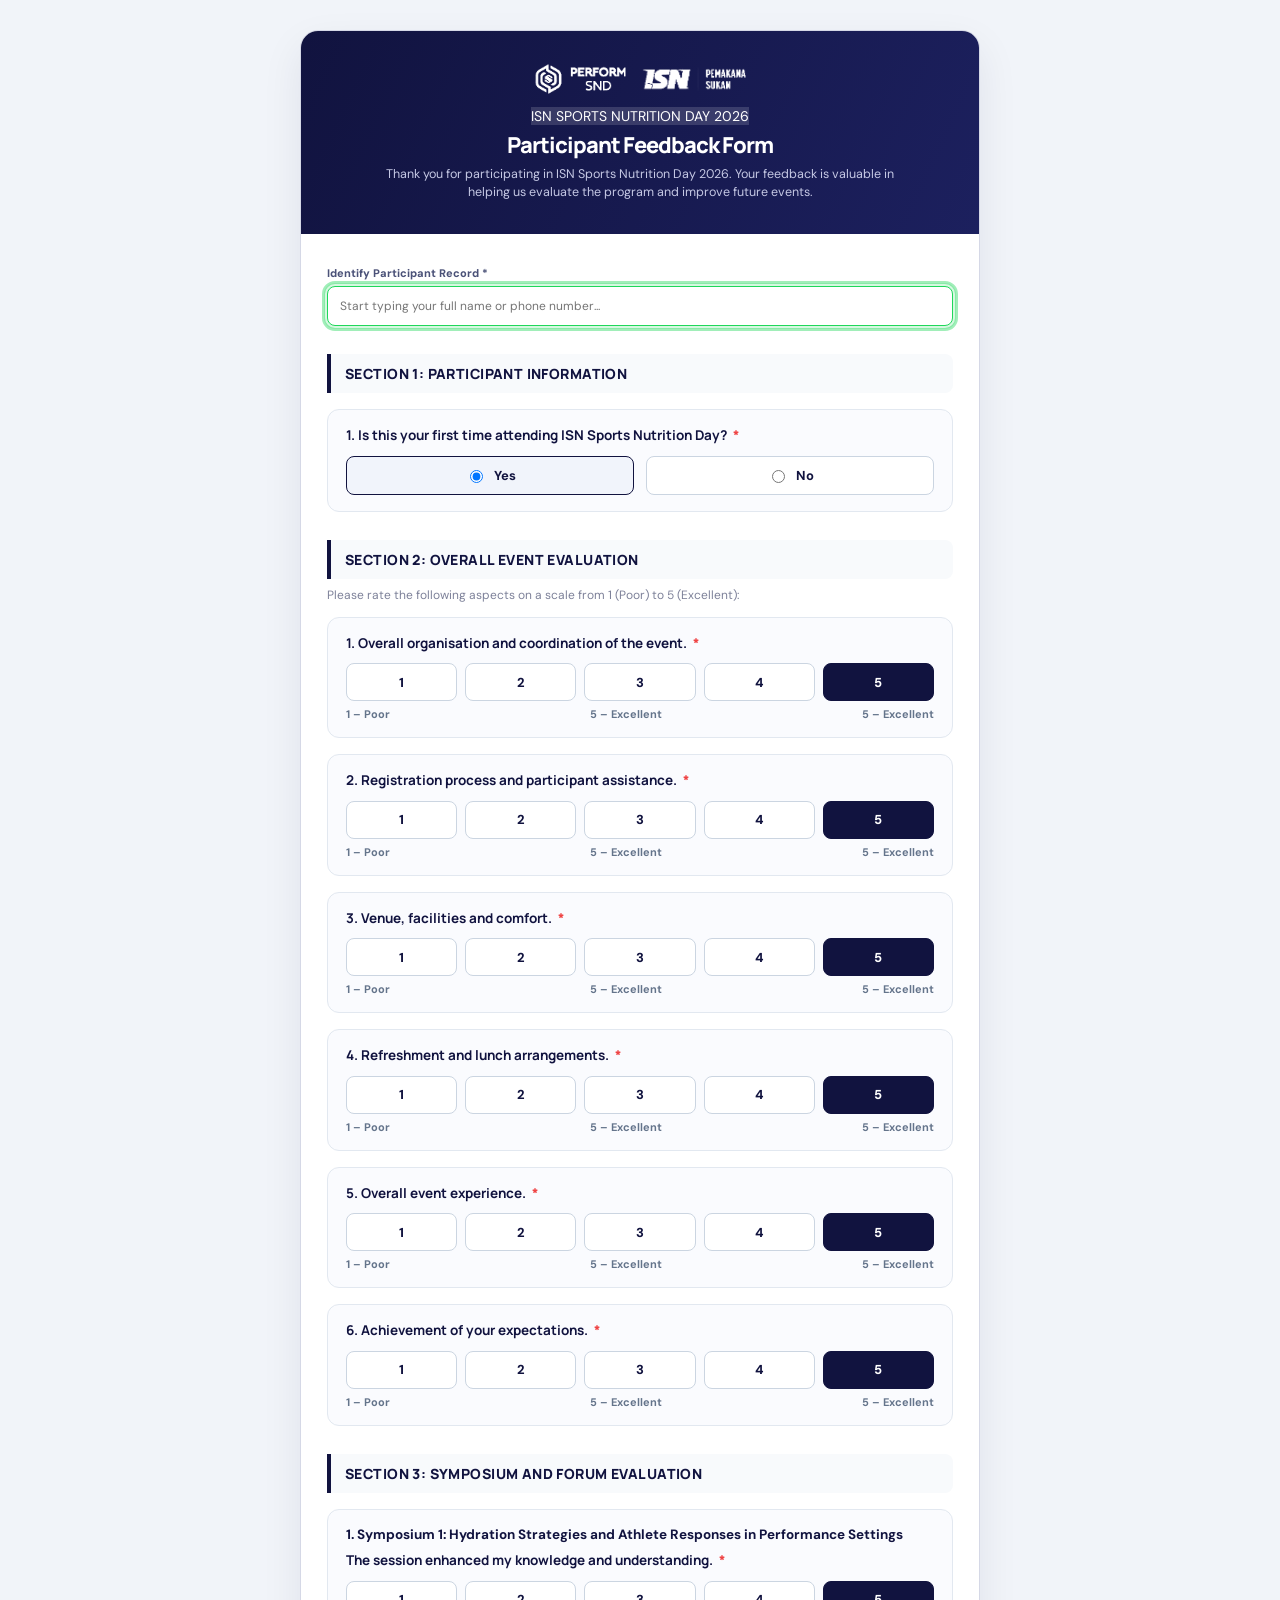
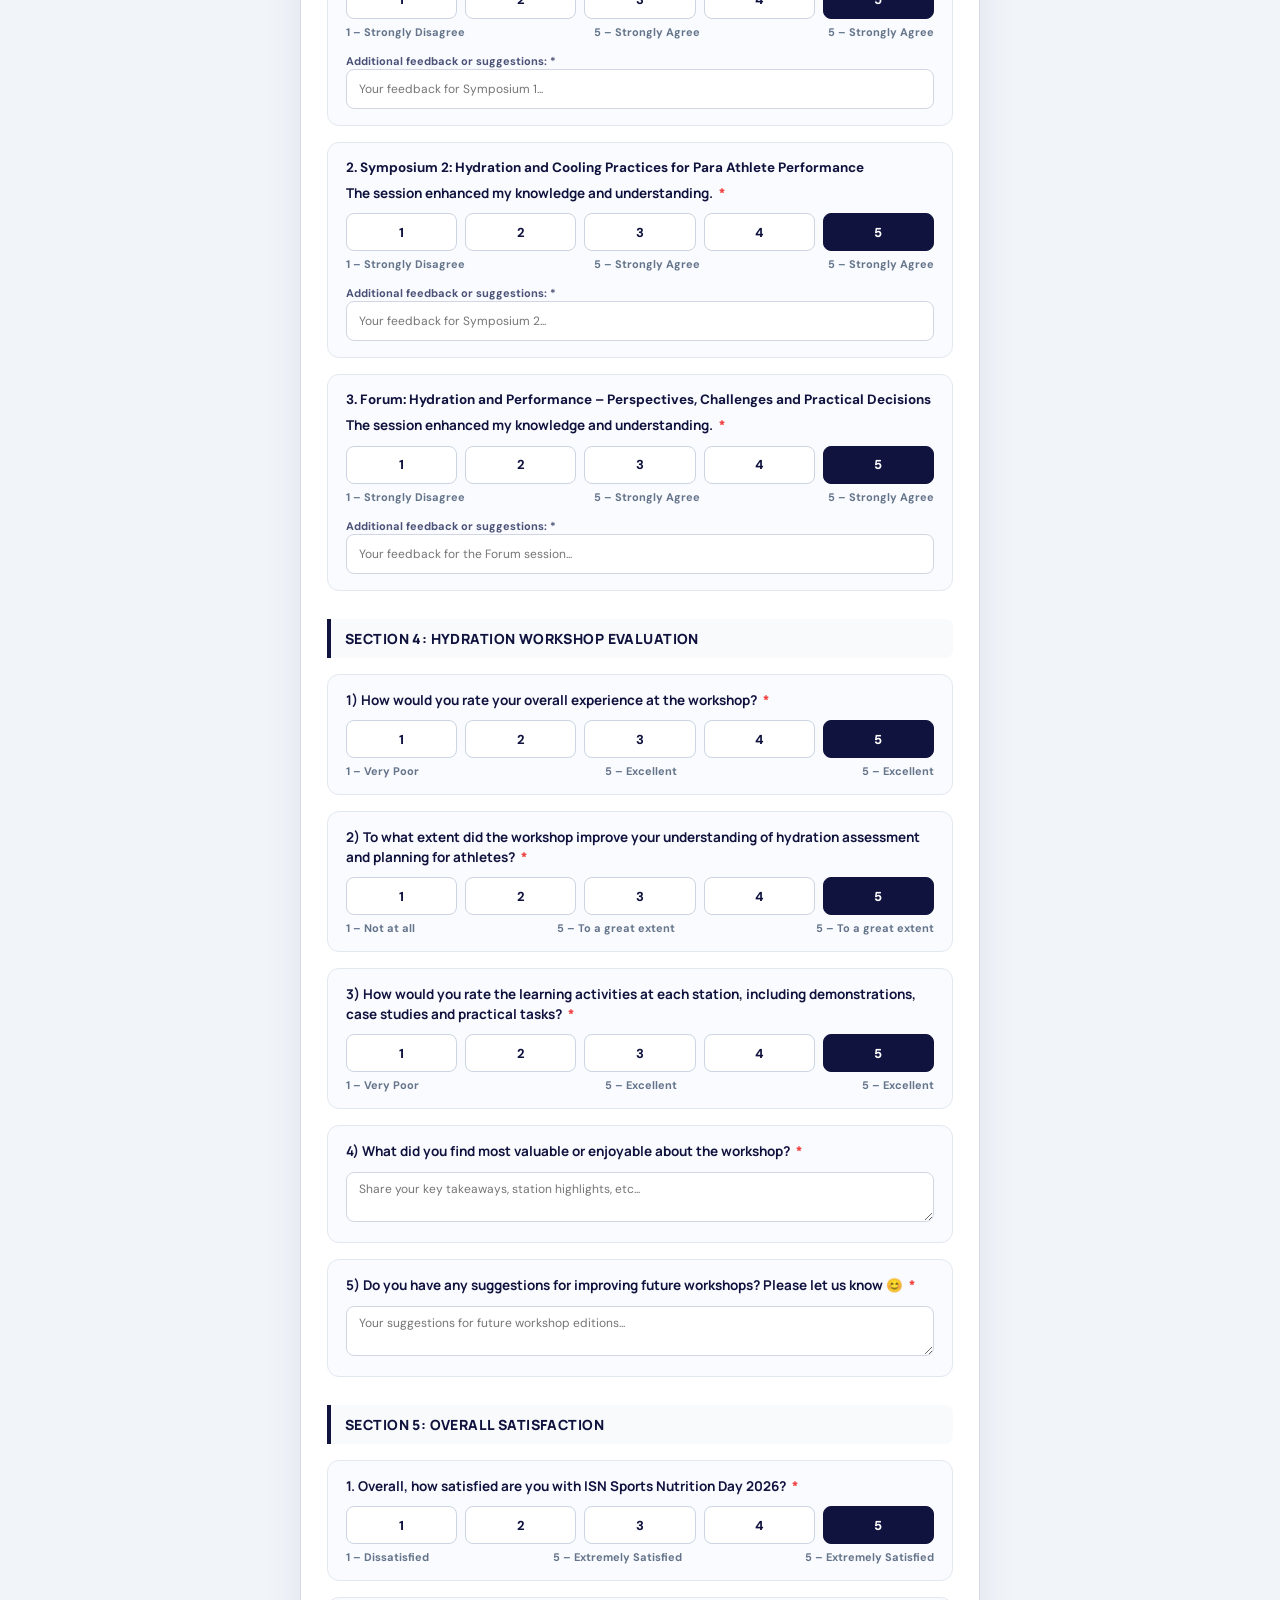
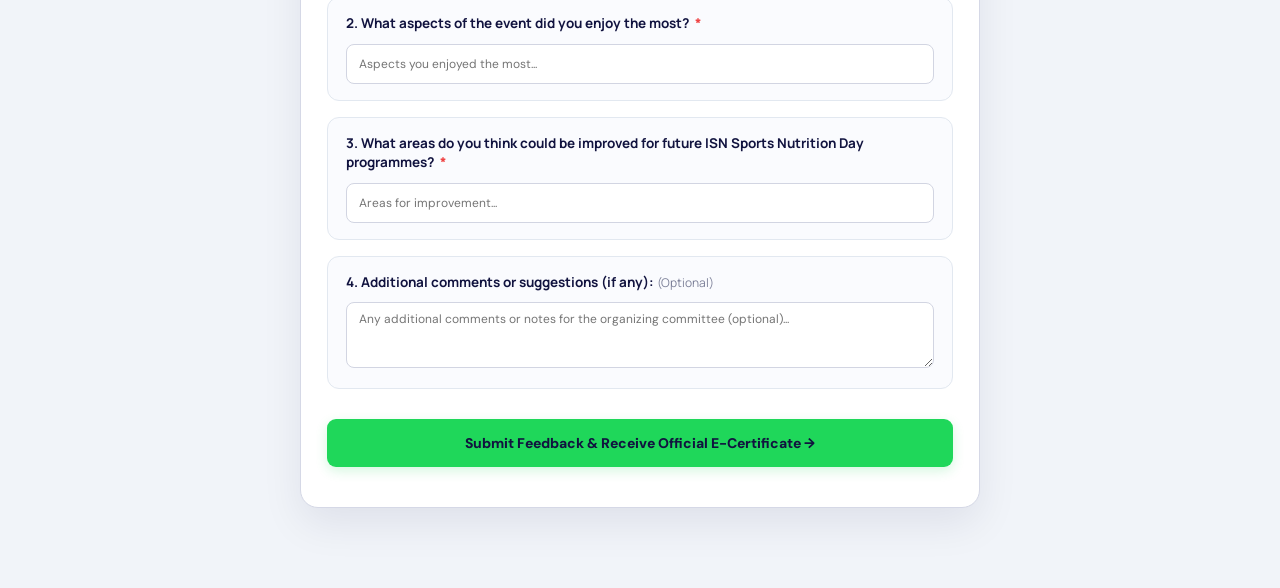
==== commit 2808eb97: "Update feedback questions to 5 comprehensive sections based on SND_Update.md with mandatory validati" ====
--- a/feedback.html
+++ b/feedback.html
@@ -4,52 +4,75 @@
     <meta charset="utf-8" />
     <meta name="viewport" content="width=device-width, initial-scale=1" />
     <meta name="theme-color" content="#11133f" />
-    <title>Workshop Feedback & E-Certificate | ISN Sports Nutrition Day 2026</title>
+    <title>Participant Feedback Form | ISN Sports Nutrition Day 2026</title>
     <link rel="icon" type="image/svg+xml" href="isn-symbol.svg" />
-    <link rel="stylesheet" href="styles.css?v=5" />
+    <link rel="stylesheet" href="styles.css?v=6" />
     <style>
       .feedback-portal-shell {
         min-height: 100vh;
-        background: #f6f7fa;
+        background: #f1f4f9;
         display: flex;
         flex-direction: column;
         align-items: center;
-        padding: 30px 16px 60px;
+        padding: 30px 16px 80px;
       }
       .feedback-card {
         background: #ffffff;
         border: 1.5px solid #d5d8e6;
         border-radius: 18px;
         box-shadow: 0 16px 40px rgba(17, 19, 63, .08);
-        max-width: 660px;
+        max-width: 680px;
         width: 100%;
-        overflow: visible;
       }
       .feedback-card-hero {
         background: linear-gradient(115deg, #11133f 0%, #1c205e 100%);
         color: #ffffff;
-        padding: 28px 24px;
+        padding: 32px 26px;
         text-align: center;
         border-top-left-radius: 17px;
         border-top-right-radius: 17px;
       }
       .feedback-card-body {
-        padding: 28px 24px 32px;
+        padding: 32px 26px 40px;
+      }
+      .section-header {
+        background: #f8fafc;
+        border-left: 4px solid #11133f;
+        padding: 10px 14px;
+        margin: 28px 0 16px;
+        border-radius: 0 8px 8px 0;
+      }
+      .section-header:first-of-type {
+        margin-top: 10px;
+      }
+      .section-title {
+        font-family: 'Manrope', sans-serif;
+        font-size: 14px;
+        font-weight: 800;
+        color: #11133f;
+        margin: 0;
+        text-transform: uppercase;
+        letter-spacing: .03em;
       }
       .question-box {
         background: #fafbfe;
         border: 1.5px solid #e2e8f0;
         border-radius: 12px;
         padding: 16px 18px;
-        margin-bottom: 18px;
+        margin-bottom: 16px;
       }
       .question-title {
         font-family: 'Manrope', sans-serif;
-        font-size: 14px;
-        font-weight: 800;
+        font-size: 13.5px;
+        font-weight: 700;
         color: var(--navy);
         margin: 0 0 10px;
         line-height: 1.45;
+      }
+      .question-title .required {
+        color: #ef4444;
+        margin-left: 3px;
+        font-weight: 900;
       }
       .scale-badge-row {
         display: flex;
@@ -58,6 +81,56 @@
         font-weight: 700;
         color: #64748b;
         margin-top: 6px;
+      }
+      .radio-pill-group {
+        display: flex;
+        gap: 12px;
+        margin-top: 8px;
+      }
+      .radio-pill {
+        flex: 1;
+        display: flex;
+        align-items: center;
+        justify-content: center;
+        gap: 8px;
+        background: #ffffff;
+        border: 1.5px solid #cbd5e1;
+        border-radius: 8px;
+        padding: 10px 14px;
+        cursor: pointer;
+        font-weight: 700;
+        font-size: 13px;
+        color: var(--navy);
+        transition: all .15s ease;
+      }
+      .radio-pill input {
+        cursor: pointer;
+      }
+      .radio-pill:has(input:checked) {
+        border-color: #11133f;
+        background: #f1f4fb;
+        color: #11133f;
+      }
+      .rating-picker {
+        display: flex;
+        gap: 8px;
+      }
+      .rate-btn {
+        flex: 1;
+        height: 38px;
+        border: 1.5px solid #cbd5e1;
+        background: #ffffff;
+        border-radius: 8px;
+        font-size: 13px;
+        font-weight: 800;
+        color: var(--navy);
+        cursor: pointer;
+        transition: all .15s ease;
+      }
+      .rate-btn.selected {
+        background: #11133f;
+        color: #ffffff;
+        border-color: #11133f;
       }
       .attendee-badge-selected {
         background: #f0faf2;
@@ -73,9 +146,8 @@
         background: #e6f9eb;
         border: 2px solid #1fd75a;
         border-radius: 14px;
-        padding: 24px 20px;
+        padding: 28px 22px;
         text-align: center;
-        margin-bottom: 24px;
       }
     </style>
   </head>
@@ -87,107 +159,222 @@
             <img src="assets/brand/perform-snd-lockup.png" alt="PERFORM SND" style="height:32px;filter:brightness(0) invert(1);" />
             <img src="assets/brand/isn-organiser-lockup.png" alt="ISN" style="height:28px;filter:brightness(0) invert(1);" />
           </div>
-          <span class="hero-badge" style="background:rgba(255,255,255,.15);color:#fff;margin-bottom:8px;">11 NOV 2026 &bull; WORKSHOP EVALUATION</span>
-          <h1 style="color:#ffffff;font-size:22px;margin:8px 0 6px;font-family:'Manrope',sans-serif;font-weight:800;">Workshop Feedback Form</h1>
-          <p style="color:#c5c8e4;font-size:12px;margin:0;">"Hydration and Performance Nutrition: Strategies and Practices"</p>
+          <span class="hero-badge" style="background:rgba(255,255,255,.15);color:#fff;margin-bottom:8px;">ISN SPORTS NUTRITION DAY 2026</span>
+          <h1 style="color:#ffffff;font-size:22px;margin:8px 0 6px;font-family:'Manrope',sans-serif;font-weight:800;">Participant Feedback Form</h1>
+          <p style="color:#c5c8e4;font-size:12.5px;line-height:1.5;margin:0;max-width:540px;margin:0 auto;">
+            Thank you for participating in ISN Sports Nutrition Day 2026. Your feedback is valuable in helping us evaluate the program and improve future events.
+          </p>
         </div>
 
         <div class="feedback-card-body" id="portal-content">
-          <div id="feedback-form-container">
-            <h2 style="color:var(--navy);font-size:18px;margin-bottom:6px;">Participant Evaluation</h2>
-            <p style="color:var(--muted);font-size:12px;margin-bottom:20px;">
-              Please identify yourself by typing your name or phone number below. Your feedback helps ISN enhance future sports nutrition symposiums and immediately unlocks your official E-Certificate.
-            </p>
-
-            <form id="public-feedback-form">
-              <!-- Autocomplete Attendee Input -->
-              <div class="autocomplete-wrap" style="position:relative;margin-bottom:22px;">
-                <label class="form-label" style="display:block;margin-bottom:6px;">Type Your Name or Phone Number *</label>
-                <input type="text" id="attendee-name-input" class="form-input" placeholder="Start typing name (e.g. Nurliyana, Hazizi, Arif...) or phone" autocomplete="off" required autofocus />
-                <input type="hidden" id="selected-attendee-id" name="attendeeId" required />
-                <div id="autocomplete-results" class="autocomplete-list" style="display:none;max-height:240px;"></div>
-                <div id="selected-badge-container" style="display:none;"></div>
-              </div>
-
-              <!-- Question 1: Overall Experience -->
-              <div class="question-box">
-                <div class="question-title">1) How would you rate your overall experience at the workshop? *</div>
-                <div class="star-picker" id="star-q1">
-                  <button type="button" class="star-choice selected" data-value="1" title="1 – Very Poor">★</button>
-                  <button type="button" class="star-choice selected" data-value="2" title="2 – Poor">★</button>
-                  <button type="button" class="star-choice selected" data-value="3" title="3 – Satisfactory">★</button>
-                  <button type="button" class="star-choice selected" data-value="4" title="4 – Good">★</button>
-                  <button type="button" class="star-choice selected" data-value="5" title="5 – Excellent">★</button>
-                </div>
-                <div class="scale-badge-row">
-                  <span>1 – Very Poor</span>
-                  <span id="q1-caption" style="color:var(--navy);font-weight:800;">5 – Excellent</span>
-                  <span>5 – Excellent</span>
-                </div>
-                <input type="hidden" name="q1_overall" id="q1-val" value="5" />
-              </div>
-
-              <!-- Question 2: Hydration Understanding -->
-              <div class="question-box">
-                <div class="question-title">2) To what extent did the workshop improve your understanding of hydration assessment and planning for athletes? *</div>
-                <div class="star-picker" id="star-q2">
-                  <button type="button" class="star-choice selected" data-value="1" title="1 – Not at all">★</button>
-                  <button type="button" class="star-choice selected" data-value="2" title="2 – Slightly">★</button>
-                  <button type="button" class="star-choice selected" data-value="3" title="3 – Moderately">★</button>
-                  <button type="button" class="star-choice selected" data-value="4" title="4 – Significantly">★</button>
-                  <button type="button" class="star-choice selected" data-value="5" title="5 – To a great extent">★</button>
-                </div>
-                <div class="scale-badge-row">
-                  <span>1 – Not at all</span>
-                  <span id="q2-caption" style="color:var(--navy);font-weight:800;">5 – To a great extent</span>
-                  <span>5 – To a great extent</span>
-                </div>
-                <input type="hidden" name="q2_hydration" id="q2-val" value="5" />
-              </div>
-
-              <!-- Question 3: Station Learning Activities -->
-              <div class="question-box">
-                <div class="question-title">3) How would you rate the learning activities at each station, including demonstrations, case studies and practical tasks? *</div>
-                <div class="star-picker" id="star-q3">
-                  <button type="button" class="star-choice selected" data-value="1" title="1 – Very Poor">★</button>
-                  <button type="button" class="star-choice selected" data-value="2" title="2 – Poor">★</button>
-                  <button type="button" class="star-choice selected" data-value="3" title="3 – Satisfactory">★</button>
-                  <button type="button" class="star-choice selected" data-value="4" title="4 – Good">★</button>
-                  <button type="button" class="star-choice selected" data-value="5" title="5 – Excellent">★</button>
-                </div>
-                <div class="scale-badge-row">
-                  <span>1 – Very Poor</span>
-                  <span id="q3-caption" style="color:var(--navy);font-weight:800;">5 – Excellent</span>
-                  <span>5 – Excellent</span>
-                </div>
-                <input type="hidden" name="q3_stations" id="q3-val" value="5" />
-              </div>
-
-              <!-- Question 4: Most Valuable / Enjoyable -->
-              <div class="question-box">
-                <div class="question-title">4) What did you find most valuable or enjoyable about the workshop?</div>
-                <textarea class="form-input" name="q4_valuable" rows="3" maxlength="600" placeholder="Share your key takeaways, favorite station activities, or demonstrations..."></textarea>
-              </div>
-
-              <!-- Question 5: Suggestions for Improvement -->
-              <div class="question-box">
-                <div class="question-title">5) Do you have any suggestions for improving future workshops? Please let us know 😊</div>
-                <textarea class="form-input" name="q5_suggestions" rows="3" maxlength="600" placeholder="Topics you'd love to see next, logistics, practical stations, etc..."></textarea>
-              </div>
-
-              <div id="form-error-msg" style="color:#c54842;font-size:12px;margin:12px 0;display:none;"></div>
-
-              <button class="button button-primary" id="submit-btn" type="submit" style="width:100%;min-height:46px;font-size:14px;margin-top:10px;">
-                Submit Feedback &amp; Receive Official E-Certificate &rarr;
-              </button>
-            </form>
-          </div>
+          <form id="public-feedback-form">
+            <!-- Attendee Selection -->
+            <div class="autocomplete-wrap" style="position:relative;margin-bottom:22px;">
+              <label class="form-label" style="display:block;margin-bottom:6px;font-weight:800;">Identify Participant Record *</label>
+              <input type="text" id="attendee-name-input" class="form-input" placeholder="Start typing your full name or phone number..." autocomplete="off" required autofocus />
+              <input type="hidden" id="selected-attendee-id" name="attendeeId" required />
+              <div id="autocomplete-results" class="autocomplete-list" style="display:none;max-height:240px;"></div>
+              <div id="selected-badge-container" style="display:none;"></div>
+            </div>
+
+            <!-- SECTION 1: Participant Information -->
+            <div class="section-header"><h3 class="section-title">Section 1: Participant Information</h3></div>
+            <div class="question-box">
+              <div class="question-title">1. Is this your first time attending ISN Sports Nutrition Day? <span class="required">*</span></div>
+              <div class="radio-pill-group">
+                <label class="radio-pill"><input type="radio" name="sec1_first_time" value="Yes" required checked /> Yes</label>
+                <label class="radio-pill"><input type="radio" name="sec1_first_time" value="No" required /> No</label>
+              </div>
+            </div>
+
+            <!-- SECTION 2: Overall Event Evaluation -->
+            <div class="section-header"><h3 class="section-title">Section 2: Overall Event Evaluation</h3></div>
+            <p style="color:var(--muted);font-size:12px;margin:-8px 0 14px;">Please rate the following aspects on a scale from 1 (Poor) to 5 (Excellent):</p>
+            
+            <div class="question-box">
+              <div class="question-title">1. Overall organisation and coordination of the event. <span class="required">*</span></div>
+              <div class="rating-picker" data-target="sec2_q1">
+                <button type="button" class="rate-btn" data-v="1">1</button><button type="button" class="rate-btn" data-v="2">2</button><button type="button" class="rate-btn" data-v="3">3</button><button type="button" class="rate-btn" data-v="4">4</button><button type="button" class="rate-btn selected" data-v="5">5</button>
+              </div>
+              <div class="scale-badge-row"><span>1 – Poor</span><span id="cap-sec2_q1">5 – Excellent</span><span>5 – Excellent</span></div>
+              <input type="hidden" name="sec2_q1" id="sec2_q1" value="5" required />
+            </div>
+
+            <div class="question-box">
+              <div class="question-title">2. Registration process and participant assistance. <span class="required">*</span></div>
+              <div class="rating-picker" data-target="sec2_q2">
+                <button type="button" class="rate-btn" data-v="1">1</button><button type="button" class="rate-btn" data-v="2">2</button><button type="button" class="rate-btn" data-v="3">3</button><button type="button" class="rate-btn" data-v="4">4</button><button type="button" class="rate-btn selected" data-v="5">5</button>
+              </div>
+              <div class="scale-badge-row"><span>1 – Poor</span><span id="cap-sec2_q2">5 – Excellent</span><span>5 – Excellent</span></div>
+              <input type="hidden" name="sec2_q2" id="sec2_q2" value="5" required />
+            </div>
+
+            <div class="question-box">
+              <div class="question-title">3. Venue, facilities and comfort. <span class="required">*</span></div>
+              <div class="rating-picker" data-target="sec2_q3">
+                <button type="button" class="rate-btn" data-v="1">1</button><button type="button" class="rate-btn" data-v="2">2</button><button type="button" class="rate-btn" data-v="3">3</button><button type="button" class="rate-btn" data-v="4">4</button><button type="button" class="rate-btn selected" data-v="5">5</button>
+              </div>
+              <div class="scale-badge-row"><span>1 – Poor</span><span id="cap-sec2_q3">5 – Excellent</span><span>5 – Excellent</span></div>
+              <input type="hidden" name="sec2_q3" id="sec2_q3" value="5" required />
+            </div>
+
+            <div class="question-box">
+              <div class="question-title">4. Refreshment and lunch arrangements. <span class="required">*</span></div>
+              <div class="rating-picker" data-target="sec2_q4">
+                <button type="button" class="rate-btn" data-v="1">1</button><button type="button" class="rate-btn" data-v="2">2</button><button type="button" class="rate-btn" data-v="3">3</button><button type="button" class="rate-btn" data-v="4">4</button><button type="button" class="rate-btn selected" data-v="5">5</button>
+              </div>
+              <div class="scale-badge-row"><span>1 – Poor</span><span id="cap-sec2_q4">5 – Excellent</span><span>5 – Excellent</span></div>
+              <input type="hidden" name="sec2_q4" id="sec2_q4" value="5" required />
+            </div>
+
+            <div class="question-box">
+              <div class="question-title">5. Overall event experience. <span class="required">*</span></div>
+              <div class="rating-picker" data-target="sec2_q5">
+                <button type="button" class="rate-btn" data-v="1">1</button><button type="button" class="rate-btn" data-v="2">2</button><button type="button" class="rate-btn" data-v="3">3</button><button type="button" class="rate-btn" data-v="4">4</button><button type="button" class="rate-btn selected" data-v="5">5</button>
+              </div>
+              <div class="scale-badge-row"><span>1 – Poor</span><span id="cap-sec2_q5">5 – Excellent</span><span>5 – Excellent</span></div>
+              <input type="hidden" name="sec2_q5" id="sec2_q5" value="5" required />
+            </div>
+
+            <div class="question-box">
+              <div class="question-title">6. Achievement of your expectations. <span class="required">*</span></div>
+              <div class="rating-picker" data-target="sec2_q6">
+                <button type="button" class="rate-btn" data-v="1">1</button><button type="button" class="rate-btn" data-v="2">2</button><button type="button" class="rate-btn" data-v="3">3</button><button type="button" class="rate-btn" data-v="4">4</button><button type="button" class="rate-btn selected" data-v="5">5</button>
+              </div>
+              <div class="scale-badge-row"><span>1 – Poor</span><span id="cap-sec2_q6">5 – Excellent</span><span>5 – Excellent</span></div>
+              <input type="hidden" name="sec2_q6" id="sec2_q6" value="5" required />
+            </div>
+
+            <!-- SECTION 3: Symposium and Forum Evaluation -->
+            <div class="section-header"><h3 class="section-title">Section 3: Symposium and Forum Evaluation</h3></div>
+
+            <div class="question-box">
+              <strong style="color:#11133f;display:block;margin-bottom:4px;font-size:13.5px;">
+                1. Symposium 1: Hydration Strategies and Athlete Responses in Performance Settings
+              </strong>
+              <div class="question-title" style="margin-top:8px;">The session enhanced my knowledge and understanding. <span class="required">*</span></div>
+              <div class="rating-picker" data-target="sec3_s1_rating">
+                <button type="button" class="rate-btn" data-v="1">1</button><button type="button" class="rate-btn" data-v="2">2</button><button type="button" class="rate-btn" data-v="3">3</button><button type="button" class="rate-btn" data-v="4">4</button><button type="button" class="rate-btn selected" data-v="5">5</button>
+              </div>
+              <div class="scale-badge-row"><span>1 – Strongly Disagree</span><span id="cap-sec3_s1_rating">5 – Strongly Agree</span><span>5 – Strongly Agree</span></div>
+              <input type="hidden" name="sec3_s1_rating" id="sec3_s1_rating" value="5" required />
+              
+              <div style="margin-top:12px;">
+                <label class="form-label">Additional feedback or suggestions: <span class="required">*</span></label>
+                <input class="form-input" name="sec3_s1_feedback" placeholder="Your feedback for Symposium 1..." required />
+              </div>
+            </div>
+
+            <div class="question-box">
+              <strong style="color:#11133f;display:block;margin-bottom:4px;font-size:13.5px;">
+                2. Symposium 2: Hydration and Cooling Practices for Para Athlete Performance
+              </strong>
+              <div class="question-title" style="margin-top:8px;">The session enhanced my knowledge and understanding. <span class="required">*</span></div>
+              <div class="rating-picker" data-target="sec3_s2_rating">
+                <button type="button" class="rate-btn" data-v="1">1</button><button type="button" class="rate-btn" data-v="2">2</button><button type="button" class="rate-btn" data-v="3">3</button><button type="button" class="rate-btn" data-v="4">4</button><button type="button" class="rate-btn selected" data-v="5">5</button>
+              </div>
+              <div class="scale-badge-row"><span>1 – Strongly Disagree</span><span id="cap-sec3_s2_rating">5 – Strongly Agree</span><span>5 – Strongly Agree</span></div>
+              <input type="hidden" name="sec3_s2_rating" id="sec3_s2_rating" value="5" required />
+              
+              <div style="margin-top:12px;">
+                <label class="form-label">Additional feedback or suggestions: <span class="required">*</span></label>
+                <input class="form-input" name="sec3_s2_feedback" placeholder="Your feedback for Symposium 2..." required />
+              </div>
+            </div>
+
+            <div class="question-box">
+              <strong style="color:#11133f;display:block;margin-bottom:4px;font-size:13.5px;">
+                3. Forum: Hydration and Performance – Perspectives, Challenges and Practical Decisions
+              </strong>
+              <div class="question-title" style="margin-top:8px;">The session enhanced my knowledge and understanding. <span class="required">*</span></div>
+              <div class="rating-picker" data-target="sec3_forum_rating">
+                <button type="button" class="rate-btn" data-v="1">1</button><button type="button" class="rate-btn" data-v="2">2</button><button type="button" class="rate-btn" data-v="3">3</button><button type="button" class="rate-btn" data-v="4">4</button><button type="button" class="rate-btn selected" data-v="5">5</button>
+              </div>
+              <div class="scale-badge-row"><span>1 – Strongly Disagree</span><span id="cap-sec3_forum_rating">5 – Strongly Agree</span><span>5 – Strongly Agree</span></div>
+              <input type="hidden" name="sec3_forum_rating" id="sec3_forum_rating" value="5" required />
+              
+              <div style="margin-top:12px;">
+                <label class="form-label">Additional feedback or suggestions: <span class="required">*</span></label>
+                <input class="form-input" name="sec3_forum_feedback" placeholder="Your feedback for the Forum session..." required />
+              </div>
+            </div>
+
+            <!-- SECTION 4: Hydration Workshop Evaluation -->
+            <div class="section-header"><h3 class="section-title">Section 4: Hydration Workshop Evaluation</h3></div>
+
+            <div class="question-box">
+              <div class="question-title">1) How would you rate your overall experience at the workshop? <span class="required">*</span></div>
+              <div class="rating-picker" data-target="sec4_q1">
+                <button type="button" class="rate-btn" data-v="1">1</button><button type="button" class="rate-btn" data-v="2">2</button><button type="button" class="rate-btn" data-v="3">3</button><button type="button" class="rate-btn" data-v="4">4</button><button type="button" class="rate-btn selected" data-v="5">5</button>
+              </div>
+              <div class="scale-badge-row"><span>1 – Very Poor</span><span id="cap-sec4_q1">5 – Excellent</span><span>5 – Excellent</span></div>
+              <input type="hidden" name="sec4_q1" id="sec4_q1" value="5" required />
+            </div>
+
+            <div class="question-box">
+              <div class="question-title">2) To what extent did the workshop improve your understanding of hydration assessment and planning for athletes? <span class="required">*</span></div>
+              <div class="rating-picker" data-target="sec4_q2">
+                <button type="button" class="rate-btn" data-v="1">1</button><button type="button" class="rate-btn" data-v="2">2</button><button type="button" class="rate-btn" data-v="3">3</button><button type="button" class="rate-btn" data-v="4">4</button><button type="button" class="rate-btn selected" data-v="5">5</button>
+              </div>
+              <div class="scale-badge-row"><span>1 – Not at all</span><span id="cap-sec4_q2">5 – To a great extent</span><span>5 – To a great extent</span></div>
+              <input type="hidden" name="sec4_q2" id="sec4_q2" value="5" required />
+            </div>
+
+            <div class="question-box">
+              <div class="question-title">3) How would you rate the learning activities at each station, including demonstrations, case studies and practical tasks? <span class="required">*</span></div>
+              <div class="rating-picker" data-target="sec4_q3">
+                <button type="button" class="rate-btn" data-v="1">1</button><button type="button" class="rate-btn" data-v="2">2</button><button type="button" class="rate-btn" data-v="3">3</button><button type="button" class="rate-btn" data-v="4">4</button><button type="button" class="rate-btn selected" data-v="5">5</button>
+              </div>
+              <div class="scale-badge-row"><span>1 – Very Poor</span><span id="cap-sec4_q3">5 – Excellent</span><span>5 – Excellent</span></div>
+              <input type="hidden" name="sec4_q3" id="sec4_q3" value="5" required />
+            </div>
+
+            <div class="question-box">
+              <div class="question-title">4) What did you find most valuable or enjoyable about the workshop? <span class="required">*</span></div>
+              <textarea class="form-input" name="sec4_q4" rows="2" maxlength="600" placeholder="Share your key takeaways, station highlights, etc..." required></textarea>
+            </div>
+
+            <div class="question-box">
+              <div class="question-title">5) Do you have any suggestions for improving future workshops? Please let us know 😊 <span class="required">*</span></div>
+              <textarea class="form-input" name="sec4_q5" rows="2" maxlength="600" placeholder="Your suggestions for future workshop editions..." required></textarea>
+            </div>
+
+            <!-- SECTION 5: Overall Satisfaction -->
+            <div class="section-header"><h3 class="section-title">Section 5: Overall Satisfaction</h3></div>
+
+            <div class="question-box">
+              <div class="question-title">1. Overall, how satisfied are you with ISN Sports Nutrition Day 2026? <span class="required">*</span></div>
+              <div class="rating-picker" data-target="sec5_q1">
+                <button type="button" class="rate-btn" data-v="1">1</button><button type="button" class="rate-btn" data-v="2">2</button><button type="button" class="rate-btn" data-v="3">3</button><button type="button" class="rate-btn" data-v="4">4</button><button type="button" class="rate-btn selected" data-v="5">5</button>
+              </div>
+              <div class="scale-badge-row"><span>1 – Dissatisfied</span><span id="cap-sec5_q1">5 – Extremely Satisfied</span><span>5 – Extremely Satisfied</span></div>
+              <input type="hidden" name="sec5_q1" id="sec5_q1" value="5" required />
+            </div>
+
+            <div class="question-box">
+              <div class="question-title">2. What aspects of the event did you enjoy the most? <span class="required">*</span></div>
+              <input class="form-input" name="sec5_q2" placeholder="Aspects you enjoyed the most..." required />
+            </div>
+
+            <div class="question-box">
+              <div class="question-title">3. What areas do you think could be improved for future ISN Sports Nutrition Day programmes? <span class="required">*</span></div>
+              <input class="form-input" name="sec5_q3" placeholder="Areas for improvement..." required />
+            </div>
+
+            <div class="question-box">
+              <div class="question-title">4. Additional comments or suggestions (if any): <span style="font-weight:400;color:var(--muted);font-size:12px;">(Optional)</span></div>
+              <textarea class="form-input" name="sec5_q4" rows="3" maxlength="800" placeholder="Any additional comments or notes for the organizing committee (optional)..."></textarea>
+            </div>
+
+            <div id="form-error-msg" style="color:#c54842;font-size:13px;font-weight:700;margin:14px 0;display:none;background:#fee2e2;border:1px solid #f87171;border-radius:8px;padding:10px 14px;"></div>
+
+            <button class="button button-primary" id="submit-btn" type="submit" style="width:100%;min-height:48px;font-size:14px;margin-top:14px;font-weight:800;">
+              Submit Feedback &amp; Receive Official E-Certificate &rarr;
+            </button>
+          </form>
         </div>
       </div>
     </div>
-
-    <!-- Certificate Modal Container -->
-    <div id="dialog-root"></div>
 
     <script>
       let selectedAttendee = null;
@@ -198,7 +385,7 @@
       const attendeeIdInput = document.getElementById('selected-attendee-id');
       const selectedBadgeContainer = document.getElementById('selected-badge-container');
 
-      // Live Autocomplete search against 157 Master Attendees
+      // Live Autocomplete search against attendees
       nameInput.addEventListener('input', function() {
         const query = this.value.trim();
         clearTimeout(debounceTimer);
@@ -266,59 +453,64 @@
         nameInput.focus();
       };
 
-      // Star Pickers with Custom Captions
-      const qCaptions = {
-        q1: ['', '1 – Very Poor', '2 – Poor', '3 – Satisfactory', '4 – Good', '5 – Excellent'],
-        q2: ['', '1 – Not at all', '2 – Slightly', '3 – Moderately', '4 – Significantly', '5 – To a great extent'],
-        q3: ['', '1 – Very Poor', '2 – Poor', '3 – Satisfactory', '4 – Good', '5 – Excellent']
+      // Rating Pickers Handler
+      const ratingCaptions = {
+        'sec2': ['', '1 – Poor', '2 – Below Average', '3 – Average', '4 – Good', '5 – Excellent'],
+        'sec3': ['', '1 – Strongly Disagree', '2 – Disagree', '3 – Neutral', '4 – Agree', '5 – Strongly Agree'],
+        'sec4_q1': ['', '1 – Very Poor', '2 – Poor', '3 – Satisfactory', '4 – Good', '5 – Excellent'],
+        'sec4_q2': ['', '1 – Not at all', '2 – Slightly', '3 – Moderately', '4 – Significantly', '5 – To a great extent'],
+        'sec4_q3': ['', '1 – Very Poor', '2 – Poor', '3 – Satisfactory', '4 – Good', '5 – Excellent'],
+        'sec5': ['', '1 – Dissatisfied', '2 – Somewhat Dissatisfied', '3 – Neutral', '4 – Satisfied', '5 – Extremely Satisfied']
       };
 
-      function setupStarPicker(containerId, inputId, captionId, qKey) {
-        const container = document.getElementById(containerId);
-        const input = document.getElementById(inputId);
-        const caption = document.getElementById(captionId);
-
-        container.querySelectorAll('.star-choice').forEach(btn => {
+      document.querySelectorAll('.rating-picker').forEach(picker => {
+        const targetId = picker.dataset.target;
+        const hiddenInput = document.getElementById(targetId);
+        const caption = document.getElementById('cap-' + targetId);
+
+        picker.querySelectorAll('.rate-btn').forEach(btn => {
           btn.addEventListener('click', function() {
-            const val = Number(this.dataset.value);
-            input.value = val;
-            if (caption) caption.textContent = qCaptions[qKey][val];
-            container.querySelectorAll('.star-choice').forEach(b => {
-              b.classList.toggle('selected', Number(b.dataset.value) <= val);
+            const val = Number(this.dataset.v);
+            hiddenInput.value = val;
+            picker.querySelectorAll('.rate-btn').forEach(b => {
+              b.classList.toggle('selected', Number(b.dataset.v) === val);
             });
+            if (caption) {
+              let map = ratingCaptions.sec2;
+              if (targetId.startsWith('sec3')) map = ratingCaptions.sec3;
+              else if (targetId === 'sec4_q1') map = ratingCaptions.sec4_q1;
+              else if (targetId === 'sec4_q2') map = ratingCaptions.sec4_q2;
+              else if (targetId === 'sec4_q3') map = ratingCaptions.sec4_q3;
+              else if (targetId.startsWith('sec5')) map = ratingCaptions.sec5;
+              caption.textContent = map[val] || `${val} / 5`;
+            }
           });
         });
-      }
-      setupStarPicker('star-q1', 'q1-val', 'q1-caption', 'q1');
-      setupStarPicker('star-q2', 'q2-val', 'q2-caption', 'q2');
-      setupStarPicker('star-q3', 'q3-val', 'q3-caption', 'q3');
-
-      // Submit Handler
+      });
+
+      // Form Submit
       document.getElementById('public-feedback-form').addEventListener('submit', async function(e) {
         e.preventDefault();
         const errorDiv = document.getElementById('form-error-msg');
         errorDiv.style.display = 'none';
 
         if (!selectedAttendee || !attendeeIdInput.value) {
-          errorDiv.textContent = 'Please select your name from the database suggestions.';
+          errorDiv.textContent = 'Please select your participant record by typing your name or phone number first.';
           errorDiv.style.display = 'block';
           nameInput.focus();
+          window.scrollTo({ top: 0, behavior: 'smooth' });
           return;
         }
 
         const submitBtn = document.getElementById('submit-btn');
         submitBtn.disabled = true;
-        submitBtn.textContent = 'Submitting feedback & generating certificate...';
+        submitBtn.textContent = 'Submitting evaluation & emailing certificate...';
 
         const formData = new FormData(this);
-        const payload = {
-          attendeeId: attendeeIdInput.value,
-          q1_overall: Number(formData.get('q1_overall') || 5),
-          q2_hydration: Number(formData.get('q2_hydration') || 5),
-          q3_stations: Number(formData.get('q3_stations') || 5),
-          q4_valuable: (formData.get('q4_valuable') || '').trim(),
-          q5_suggestions: (formData.get('q5_suggestions') || '').trim()
-        };
+        const payload = { attendeeId: attendeeIdInput.value };
+        formData.forEach((value, key) => {
+          payload[key] = value;
+        });
 
         try {
           const res = await fetch('api/feedback.php', {
@@ -329,31 +521,30 @@
           const json = await res.json();
 
           if (json.success) {
-            const certUrl = json.data && json.data.certUrl ? json.data.certUrl : '';
-            window.latestCertUrl = certUrl;
             const container = document.getElementById('portal-content');
             container.innerHTML = `
               <div class="success-ecert-box">
-                <span class="toast-check" style="width:36px;height:36px;font-size:18px;margin-bottom:12px;">✓</span>
-                <h2 style="color:#11133f;font-size:20px;margin:0 0 8px;">Workshop Feedback Submitted!</h2>
-                <p style="color:#13ae48;font-size:14px;font-weight:700;margin:0 0 10px;">
-                  ✉️ Your official E-Certificate has been emailed to:
+                <span class="toast-check" style="width:40px;height:40px;font-size:20px;margin-bottom:14px;">✓</span>
+                <h2 style="color:#11133f;font-size:22px;margin:0 0 10px;font-family:'Manrope',sans-serif;font-weight:800;">
+                  Thank You for Your Feedback!
+                </h2>
+                <p style="color:#13ae48;font-size:14px;font-weight:700;margin:0 0 12px;">
+                  ✉️ Your official E-Certificate has been emailed directly to:
                 </p>
-                <div style="background:#ffffff;border:1.5px solid #1fd75a;border-radius:8px;padding:10px 14px;display:inline-block;font-weight:700;color:#11133f;margin-bottom:16px;">
+                <div style="background:#ffffff;border:1.5px solid #1fd75a;border-radius:8px;padding:12px 18px;display:inline-block;font-weight:800;color:#11133f;font-size:14px;margin-bottom:18px;">
                   ${selectedAttendee.email}
                 </div>
-                <p style="color:#575b77;font-size:12px;margin:0 0 20px;">
-                  Your customized certificate based on the official event template has been generated. You can download the PDF directly below.
+                <p style="color:#575b77;font-size:13px;line-height:1.6;margin:0 0 24px;max-width:520px;margin-left:auto;margin-right:auto;">
+                  Your evaluation has been successfully submitted and stored. The official Certificate of Participation signed by the Chief Executive Officer of Institut Sukan Negara (ISN) is on its way to your inbox.
                 </p>
-                <div style="display:flex;gap:12px;justify-content:center;flex-wrap:wrap;">
-                  ${certUrl ? `<a href="${certUrl}" download="Certificate_${selectedAttendee.id}.pdf" class="button button-primary" style="min-height:42px;display:inline-flex;align-items:center;gap:6px;">📄 Download Certificate (PDF)</a>` : ''}
-                  <button class="button button-outline" onclick="showCertModal()" type="button" style="min-height:42px;">
-                    Preview Certificate
+                <div style="display:flex;gap:12px;justify-content:center;">
+                  <button type="button" class="button button-outline" onclick="location.reload()" style="min-height:42px;">
+                    Submit Another Feedback
                   </button>
-                  <a href="checkin.html" class="button button-outline" style="min-height:42px;">Self Check-In Portal</a>
                 </div>
               </div>
             `;
+            window.scrollTo({ top: 0, behavior: 'smooth' });
           } else {
             errorDiv.textContent = json.error || 'Failed to submit feedback. Please try again.';
             errorDiv.style.display = 'block';
@@ -361,73 +552,12 @@
             submitBtn.textContent = 'Submit Feedback & Receive Official E-Certificate →';
           }
         } catch(err) {
-          errorDiv.textContent = 'Network error connecting to MySQL server.';
+          errorDiv.textContent = 'Network error connecting to server. Please try again.';
           errorDiv.style.display = 'block';
           submitBtn.disabled = false;
           submitBtn.textContent = 'Submit Feedback & Receive Official E-Certificate →';
         }
       });
-
-      window.showCertModal = function() {
-        const root = document.getElementById('dialog-root');
-        root.innerHTML = `
-          <div class="modal-backdrop" onclick="closeCertModal(event)">
-            <div class="modal wide" onclick="event.stopPropagation()">
-              <div class="modal-header">
-                <div><h2 class="modal-title">Official E-Certificate of Participation</h2><p class="modal-description">Issued by Institut Sukan Negara (ISN)</p></div>
-                <button class="modal-close" onclick="document.getElementById('dialog-root').innerHTML=''">&times;</button>
-              </div>
-              <div class="modal-body">
-                <div class="cert-canvas-frame" id="printable-cert">
-                  <div class="cert-inner-border">
-                    <div class="cert-header">
-                      <img src="assets/brand/perform-snd-lockup.png" alt="PERFORM SND" />
-                      <img src="assets/brand/isn-organiser-lockup.png" alt="ISN Organiser" />
-                    </div>
-                    <div class="cert-pre-title">INSTITUT SUKAN NEGARA (ISN) MALAYSIA</div>
-                    <h2 class="cert-title">Certificate of Participation</h2>
-                    <div class="cert-subtitle">This certificate is proudly awarded to</div>
-                    <div class="cert-name">${selectedAttendee.name}</div>
-                    <div style="margin-bottom:12px;">
-                      <span class="team-pill team-pill-pink">${selectedAttendee.team || 'Participant'}</span>
-                      <span style="font-size:12px;color:var(--muted);margin-left:8px;">
-                        ${selectedAttendee.institution ? selectedAttendee.institution + ' &bull; ' : ''}Reg ID: ${selectedAttendee.id}
-                      </span>
-                    </div>
-                    <p class="cert-body-text">
-                      For active participation and completion of the symposium workshop<br />
-                      <strong>"Hydration and Performance Nutrition: Strategies and Practices"</strong><br />
-                      held during <strong>ISN Sports Nutrition Day 2026</strong> on 11 November 2026.
-                    </p>
-                    <div class="cert-signatures">
-                      <div class="cert-sig-block">
-                        <div style="font-family:'Brush Script MT', cursive, sans-serif;font-size:22px;color:#11133f;height:32px;">Ahmad Faizal</div>
-                        <div class="cert-sig-title">Head of Sports Nutrition</div>
-                        <div class="cert-sig-org">Institut Sukan Negara</div>
-                      </div>
-                      <div class="cert-sig-block">
-                        <div style="font-family:'Brush Script MT', cursive, sans-serif;font-size:22px;color:#11133f;height:32px;">Dr. Lim Jin</div>
-                        <div class="cert-sig-title">Director of Performance</div>
-                        <div class="cert-sig-org">PERFORM SND 2026</div>
-                      </div>
-                    </div>
-                  </div>
-                </div>
-              </div>
-              <div class="modal-footer">
-                <button class="button button-primary" onclick="window.print()">Print / Save PDF</button>
-                <button class="button button-outline" onclick="document.getElementById('dialog-root').innerHTML=''">Close</button>
-              </div>
-            </div>
-          </div>
-        `;
-      };
-
-      window.closeCertModal = function(e) {
-        if (e.target.classList.contains('modal-backdrop')) {
-          document.getElementById('dialog-root').innerHTML = '';
-        }
-      };
 
       document.addEventListener('click', function(e) {
         if (!e.target.closest('.autocomplete-wrap')) {
@@ -436,4 +566,4 @@
       });
     </script>
   </body>
-</html>
+</html>
